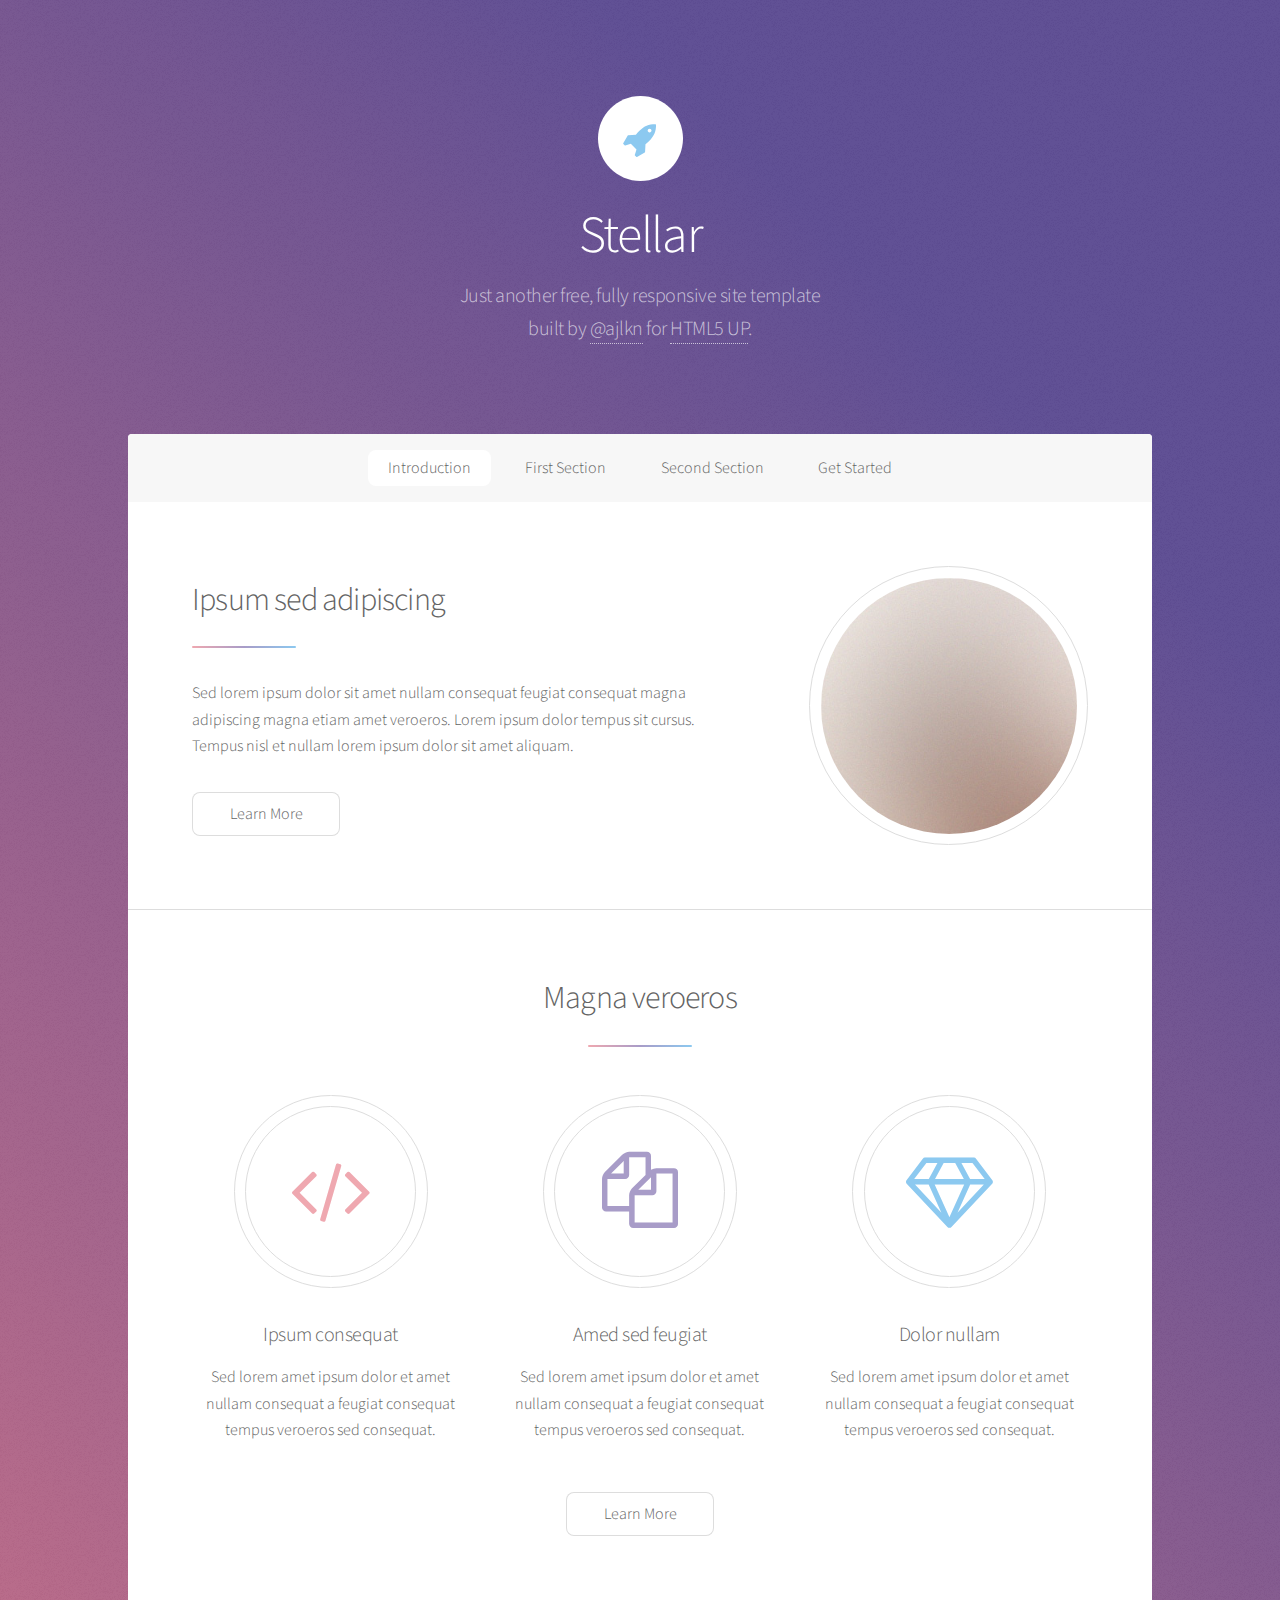
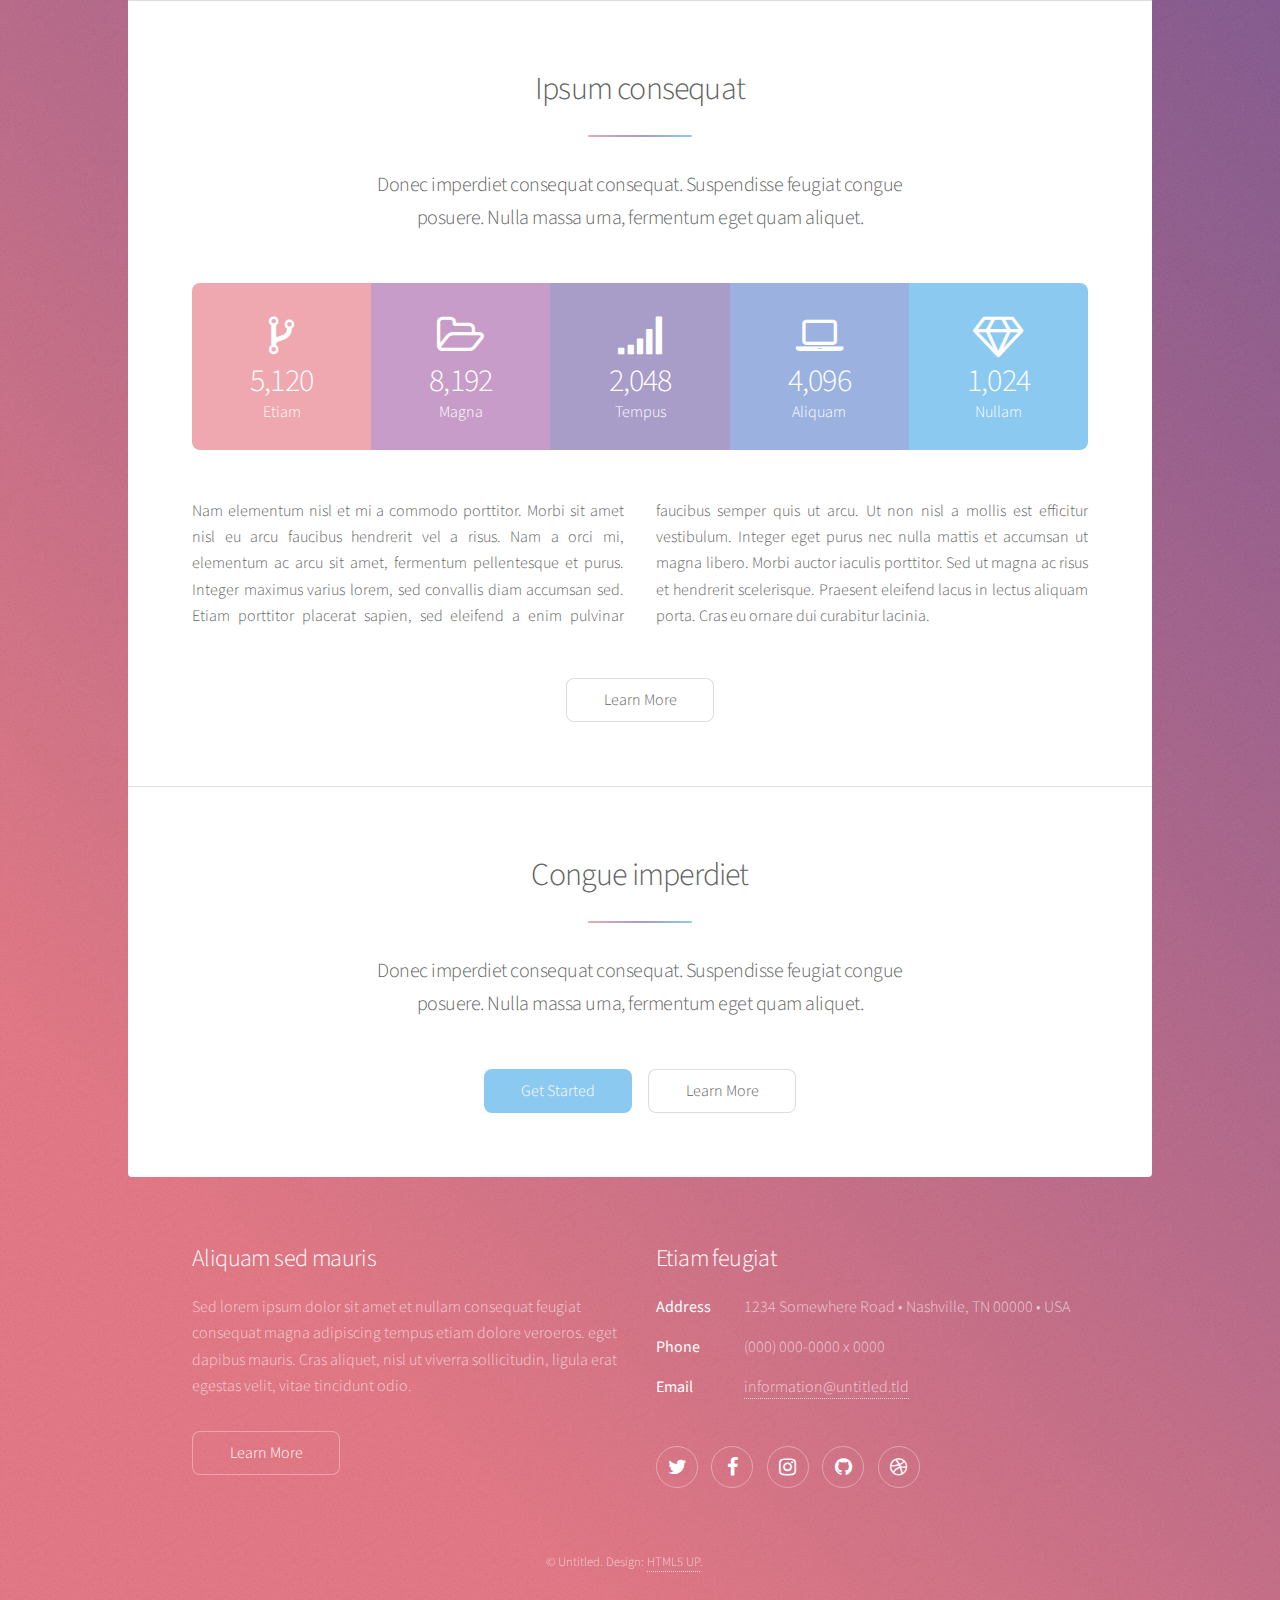
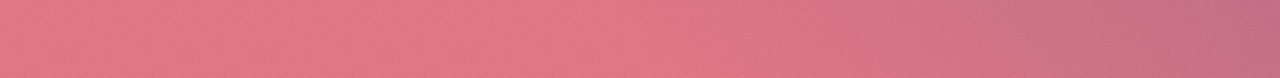
==== index.html @ e35ff5c9 "start from template" ====
<!DOCTYPE HTML>
<!--
	Stellar by HTML5 UP
	html5up.net | @ajlkn
	Free for personal and commercial use under the CCA 3.0 license (html5up.net/license)
-->
<html>
	<head>
		<title>Stellar by HTML5 UP</title>
		<meta charset="utf-8" />
		<meta name="viewport" content="width=device-width, initial-scale=1, user-scalable=no" />
		<link rel="stylesheet" href="assets/css/main.css" />
		<noscript><link rel="stylesheet" href="assets/css/noscript.css" /></noscript>
	</head>
	<body class="is-preload">

		<!-- Wrapper -->
			<div id="wrapper">

				<!-- Header -->
					<header id="header" class="alt">
						<span class="logo"><img src="images/logo.svg" alt="" /></span>
						<h1>Stellar</h1>
						<p>Just another free, fully responsive site template<br />
						built by <a href="https://twitter.com/ajlkn">@ajlkn</a> for <a href="https://html5up.net">HTML5 UP</a>.</p>
					</header>

				<!-- Nav -->
					<nav id="nav">
						<ul>
							<li><a href="#intro" class="active">Introduction</a></li>
							<li><a href="#first">First Section</a></li>
							<li><a href="#second">Second Section</a></li>
							<li><a href="#cta">Get Started</a></li>
						</ul>
					</nav>

				<!-- Main -->
					<div id="main">

						<!-- Introduction -->
							<section id="intro" class="main">
								<div class="spotlight">
									<div class="content">
										<header class="major">
											<h2>Ipsum sed adipiscing</h2>
										</header>
										<p>Sed lorem ipsum dolor sit amet nullam consequat feugiat consequat magna
										adipiscing magna etiam amet veroeros. Lorem ipsum dolor tempus sit cursus.
										Tempus nisl et nullam lorem ipsum dolor sit amet aliquam.</p>
										<ul class="actions">
											<li><a href="generic.html" class="button">Learn More</a></li>
										</ul>
									</div>
									<span class="image"><img src="images/pic01.jpg" alt="" /></span>
								</div>
							</section>

						<!-- First Section -->
							<section id="first" class="main special">
								<header class="major">
									<h2>Magna veroeros</h2>
								</header>
								<ul class="features">
									<li>
										<span class="icon major style1 fa-code"></span>
										<h3>Ipsum consequat</h3>
										<p>Sed lorem amet ipsum dolor et amet nullam consequat a feugiat consequat tempus veroeros sed consequat.</p>
									</li>
									<li>
										<span class="icon major style3 fa-copy"></span>
										<h3>Amed sed feugiat</h3>
										<p>Sed lorem amet ipsum dolor et amet nullam consequat a feugiat consequat tempus veroeros sed consequat.</p>
									</li>
									<li>
										<span class="icon major style5 fa-diamond"></span>
										<h3>Dolor nullam</h3>
										<p>Sed lorem amet ipsum dolor et amet nullam consequat a feugiat consequat tempus veroeros sed consequat.</p>
									</li>
								</ul>
								<footer class="major">
									<ul class="actions special">
										<li><a href="generic.html" class="button">Learn More</a></li>
									</ul>
								</footer>
							</section>

						<!-- Second Section -->
							<section id="second" class="main special">
								<header class="major">
									<h2>Ipsum consequat</h2>
									<p>Donec imperdiet consequat consequat. Suspendisse feugiat congue<br />
									posuere. Nulla massa urna, fermentum eget quam aliquet.</p>
								</header>
								<ul class="statistics">
									<li class="style1">
										<span class="icon fa-code-fork"></span>
										<strong>5,120</strong> Etiam
									</li>
									<li class="style2">
										<span class="icon fa-folder-open-o"></span>
										<strong>8,192</strong> Magna
									</li>
									<li class="style3">
										<span class="icon fa-signal"></span>
										<strong>2,048</strong> Tempus
									</li>
									<li class="style4">
										<span class="icon fa-laptop"></span>
										<strong>4,096</strong> Aliquam
									</li>
									<li class="style5">
										<span class="icon fa-diamond"></span>
										<strong>1,024</strong> Nullam
									</li>
								</ul>
								<p class="content">Nam elementum nisl et mi a commodo porttitor. Morbi sit amet nisl eu arcu faucibus hendrerit vel a risus. Nam a orci mi, elementum ac arcu sit amet, fermentum pellentesque et purus. Integer maximus varius lorem, sed convallis diam accumsan sed. Etiam porttitor placerat sapien, sed eleifend a enim pulvinar faucibus semper quis ut arcu. Ut non nisl a mollis est efficitur vestibulum. Integer eget purus nec nulla mattis et accumsan ut magna libero. Morbi auctor iaculis porttitor. Sed ut magna ac risus et hendrerit scelerisque. Praesent eleifend lacus in lectus aliquam porta. Cras eu ornare dui curabitur lacinia.</p>
								<footer class="major">
									<ul class="actions special">
										<li><a href="generic.html" class="button">Learn More</a></li>
									</ul>
								</footer>
							</section>

						<!-- Get Started -->
							<section id="cta" class="main special">
								<header class="major">
									<h2>Congue imperdiet</h2>
									<p>Donec imperdiet consequat consequat. Suspendisse feugiat congue<br />
									posuere. Nulla massa urna, fermentum eget quam aliquet.</p>
								</header>
								<footer class="major">
									<ul class="actions special">
										<li><a href="generic.html" class="button primary">Get Started</a></li>
										<li><a href="generic.html" class="button">Learn More</a></li>
									</ul>
								</footer>
							</section>

					</div>

				<!-- Footer -->
					<footer id="footer">
						<section>
							<h2>Aliquam sed mauris</h2>
							<p>Sed lorem ipsum dolor sit amet et nullam consequat feugiat consequat magna adipiscing tempus etiam dolore veroeros. eget dapibus mauris. Cras aliquet, nisl ut viverra sollicitudin, ligula erat egestas velit, vitae tincidunt odio.</p>
							<ul class="actions">
								<li><a href="generic.html" class="button">Learn More</a></li>
							</ul>
						</section>
						<section>
							<h2>Etiam feugiat</h2>
							<dl class="alt">
								<dt>Address</dt>
								<dd>1234 Somewhere Road &bull; Nashville, TN 00000 &bull; USA</dd>
								<dt>Phone</dt>
								<dd>(000) 000-0000 x 0000</dd>
								<dt>Email</dt>
								<dd><a href="#">information@untitled.tld</a></dd>
							</dl>
							<ul class="icons">
								<li><a href="#" class="icon fa-twitter alt"><span class="label">Twitter</span></a></li>
								<li><a href="#" class="icon fa-facebook alt"><span class="label">Facebook</span></a></li>
								<li><a href="#" class="icon fa-instagram alt"><span class="label">Instagram</span></a></li>
								<li><a href="#" class="icon fa-github alt"><span class="label">GitHub</span></a></li>
								<li><a href="#" class="icon fa-dribbble alt"><span class="label">Dribbble</span></a></li>
							</ul>
						</section>
						<p class="copyright">&copy; Untitled. Design: <a href="https://html5up.net">HTML5 UP</a>.</p>
					</footer>

			</div>

		<!-- Scripts -->
			<script src="assets/js/jquery.min.js"></script>
			<script src="assets/js/jquery.scrollex.min.js"></script>
			<script src="assets/js/jquery.scrolly.min.js"></script>
			<script src="assets/js/browser.min.js"></script>
			<script src="assets/js/breakpoints.min.js"></script>
			<script src="assets/js/util.js"></script>
			<script src="assets/js/main.js"></script>

	</body>
</html>
---- assets/css/main.css ----
@import url(font-awesome.min.css);
@import "https://fonts.googleapis.com/css?family=Source+Sans+Pro:300,400";

/*
	Stellar by HTML5 UP
	html5up.net | @ajlkn
	Free for personal and commercial use under the CCA 3.0 license (html5up.net/license)
*/

html, body, div, span, applet, object,
iframe, h1, h2, h3, h4, h5, h6, p, blockquote,
pre, a, abbr, acronym, address, big, cite,
code, del, dfn, em, img, ins, kbd, q, s, samp,
small, strike, strong, sub, sup, tt, var, b,
u, i, center, dl, dt, dd, ol, ul, li, fieldset,
form, label, legend, table, caption, tbody,
tfoot, thead, tr, th, td, article, aside,
canvas, details, embed, figure, figcaption,
footer, header, hgroup, menu, nav, output, ruby,
section, summary, time, mark, audio, video {
	margin: 0;
	padding: 0;
	border: 0;
	font-size: 100%;
	font: inherit;
	vertical-align: baseline;}

article, aside, details, figcaption, figure,
footer, header, hgroup, menu, nav, section {
	display: block;}

body {
	line-height: 1;
}

ol, ul {
	list-style: none;
}

blockquote, q {
	quotes: none;
}

	blockquote:before, blockquote:after, q:before, q:after {
		content: '';
		content: none;
	}

table {
	border-collapse: collapse;
	border-spacing: 0;
}

body {
	-webkit-text-size-adjust: none;
}

mark {
	background-color: transparent;
	color: inherit;
}

input::-moz-focus-inner {
	border: 0;
	padding: 0;
}

input, select, textarea {
	-moz-appearance: none;
	-webkit-appearance: none;
	-ms-appearance: none;
	appearance: none;
}

/* Basic */

	@-ms-viewport {
		width: device-width;
	}

	body {
		-ms-overflow-style: scrollbar;
	}

	@media screen and (max-width: 480px) {

		html, body {
			min-width: 320px;
		}

	}

	html {
		box-sizing: border-box;
	}

	*, *:before, *:after {
		box-sizing: inherit;
	}

	body {
		background-color: #935d8c;
		background-image: url("images/overlay.png"), -moz-linear-gradient(45deg, #e37682 15%, #5f4d93 85%);
		background-image: url("images/overlay.png"), -webkit-linear-gradient(45deg, #e37682 15%, #5f4d93 85%);
		background-image: url("images/overlay.png"), -ms-linear-gradient(45deg, #e37682 15%, #5f4d93 85%);
		background-image: url("images/overlay.png"), linear-gradient(45deg, #e37682 15%, #5f4d93 85%);
	}

		body.is-preload *, body.is-preload *:before, body.is-preload *:after {
			-moz-animation: none !important;
			-webkit-animation: none !important;
			-ms-animation: none !important;
			animation: none !important;
			-moz-transition: none !important;
			-webkit-transition: none !important;
			-ms-transition: none !important;
			transition: none !important;
		}

/* Type */

	body {
		background-color: #935d8c;
		color: rgba(255, 255, 255, 0.65);
	}

	body, input, select, textarea {
		font-family: "Source Sans Pro", Helvetica, sans-serif;
		font-size: 17pt;
		font-weight: 300;
		line-height: 1.65;
	}

		@media screen and (max-width: 1680px) {

			body, input, select, textarea {
				font-size: 14pt;
			}

		}

		@media screen and (max-width: 1280px) {

			body, input, select, textarea {
				font-size: 12pt;
			}

		}

		@media screen and (max-width: 360px) {

			body, input, select, textarea {
				font-size: 11pt;
			}

		}

	a {
		-moz-transition: color 0.2s ease, border-bottom 0.2s ease;
		-webkit-transition: color 0.2s ease, border-bottom 0.2s ease;
		-ms-transition: color 0.2s ease, border-bottom 0.2s ease;
		transition: color 0.2s ease, border-bottom 0.2s ease;
		text-decoration: none;
		border-bottom: dotted 1px;
		color: inherit;
	}

		a:hover {
			border-bottom-color: transparent;
		}

	strong, b {
		font-weight: 400;
	}

	em, i {
		font-style: italic;
	}

	p {
		margin: 0 0 2em 0;
	}

		p.content {
			-moz-columns: 20em 2;
			-webkit-columns: 20em 2;
			-ms-columns: 20em 2;
			columns: 20em 2;
			-moz-column-gap: 2em;
			-webkit-column-gap: 2em;
			-ms-column-gap: 2em;
			column-gap: 2em;
			text-align: justify;
		}

	h1, h2, h3, h4, h5, h6 {
		font-weight: 300;
		line-height: 1.5;
		margin: 0 0 0.7em 0;
		letter-spacing: -0.025em;
	}

		h1 a, h2 a, h3 a, h4 a, h5 a, h6 a {
			color: inherit;
			text-decoration: none;
		}

	h1 {
		font-size: 2.5em;
		line-height: 1.2;
	}

	h2 {
		font-size: 1.5em;
	}

	h3 {
		font-size: 1.25em;
	}

	h4 {
		font-size: 1.1em;
	}

	h5 {
		font-size: 0.9em;
	}

	h6 {
		font-size: 0.7em;
	}

	@media screen and (max-width: 736px) {

		h1 {
			font-size: 2em;
		}

	}

	sub {
		font-size: 0.8em;
		position: relative;
		top: 0.5em;
	}

	sup {
		font-size: 0.8em;
		position: relative;
		top: -0.5em;
	}

	blockquote {
		border-left: solid 4px;
		font-style: italic;
		margin: 0 0 2em 0;
		padding: 0.5em 0 0.5em 2em;
	}

	code {
		border-radius: 8px;
		border: solid 1px;
		font-family: "Courier New", monospace;
		font-size: 0.9em;
		margin: 0 0.25em;
		padding: 0.25em 0.65em;
	}

	pre {
		-webkit-overflow-scrolling: touch;
		font-family: "Courier New", monospace;
		font-size: 0.9em;
		margin: 0 0 2em 0;
	}

		pre code {
			display: block;
			line-height: 1.75;
			padding: 1em 1.5em;
			overflow-x: auto;
		}

	hr {
		border: 0;
		border-bottom: solid 1px;
		margin: 2em 0;
	}

		hr.major {
			margin: 3em 0;
		}

	.align-left {
		text-align: left;
	}

	.align-center {
		text-align: center;
	}

	.align-right {
		text-align: right;
	}

	input, select, textarea {
		color: #ffffff;
	}

	a:hover {
		color: #ffffff;
	}

	strong, b {
		color: #ffffff;
	}

	h1, h2, h3, h4, h5, h6 {
		color: #ffffff;
	}

	blockquote {
		border-left-color: rgba(255, 255, 255, 0.35);
	}

	code {
		background: rgba(255, 255, 255, 0.075);
		border-color: rgba(255, 255, 255, 0.35);
	}

	hr {
		border-bottom-color: rgba(255, 255, 255, 0.35);
	}

/* Row */

	.row {
		display: flex;
		flex-wrap: wrap;
		box-sizing: border-box;
		align-items: stretch;
	}

		.row > * {
			box-sizing: border-box;
		}

		.row.gtr-uniform > * > :last-child {
			margin-bottom: 0;
		}

		.row.aln-left {
			justify-content: flex-start;
		}

		.row.aln-center {
			justify-content: center;
		}

		.row.aln-right {
			justify-content: flex-end;
		}

		.row.aln-top {
			align-items: flex-start;
		}

		.row.aln-middle {
			align-items: center;
		}

		.row.aln-bottom {
			align-items: flex-end;
		}

		.row > .imp {
			order: -1;
		}

		.row > .col-1 {
			width: 8.3333333333%;
		}

		.row > .off-1 {
			margin-left: 8.3333333333%;
		}

		.row > .col-2 {
			width: 16.6666666667%;
		}

		.row > .off-2 {
			margin-left: 16.6666666667%;
		}

		.row > .col-3 {
			width: 25%;
		}

		.row > .off-3 {
			margin-left: 25%;
		}

		.row > .col-4 {
			width: 33.3333333333%;
		}

		.row > .off-4 {
			margin-left: 33.3333333333%;
		}

		.row > .col-5 {
			width: 41.6666666667%;
		}

		.row > .off-5 {
			margin-left: 41.6666666667%;
		}

		.row > .col-6 {
			width: 50%;
		}

		.row > .off-6 {
			margin-left: 50%;
		}

		.row > .col-7 {
			width: 58.3333333333%;
		}

		.row > .off-7 {
			margin-left: 58.3333333333%;
		}

		.row > .col-8 {
			width: 66.6666666667%;
		}

		.row > .off-8 {
			margin-left: 66.6666666667%;
		}

		.row > .col-9 {
			width: 75%;
		}

		.row > .off-9 {
			margin-left: 75%;
		}

		.row > .col-10 {
			width: 83.3333333333%;
		}

		.row > .off-10 {
			margin-left: 83.3333333333%;
		}

		.row > .col-11 {
			width: 91.6666666667%;
		}

		.row > .off-11 {
			margin-left: 91.6666666667%;
		}

		.row > .col-12 {
			width: 100%;
		}

		.row > .off-12 {
			margin-left: 100%;
		}

		.row.gtr-0 {
			margin-top: 0;
			margin-left: 0em;
		}

			.row.gtr-0 > * {
				padding: 0 0 0 0em;
			}

			.row.gtr-0.gtr-uniform {
				margin-top: 0em;
			}

				.row.gtr-0.gtr-uniform > * {
					padding-top: 0em;
				}

		.row.gtr-25 {
			margin-top: 0;
			margin-left: -0.375em;
		}

			.row.gtr-25 > * {
				padding: 0 0 0 0.375em;
			}

			.row.gtr-25.gtr-uniform {
				margin-top: -0.375em;
			}

				.row.gtr-25.gtr-uniform > * {
					padding-top: 0.375em;
				}

		.row.gtr-50 {
			margin-top: 0;
			margin-left: -0.75em;
		}

			.row.gtr-50 > * {
				padding: 0 0 0 0.75em;
			}

			.row.gtr-50.gtr-uniform {
				margin-top: -0.75em;
			}

				.row.gtr-50.gtr-uniform > * {
					padding-top: 0.75em;
				}

		.row {
			margin-top: 0;
			margin-left: -1.5em;
		}

			.row > * {
				padding: 0 0 0 1.5em;
			}

			.row.gtr-uniform {
				margin-top: -1.5em;
			}

				.row.gtr-uniform > * {
					padding-top: 1.5em;
				}

		.row.gtr-150 {
			margin-top: 0;
			margin-left: -2.25em;
		}

			.row.gtr-150 > * {
				padding: 0 0 0 2.25em;
			}

			.row.gtr-150.gtr-uniform {
				margin-top: -2.25em;
			}

				.row.gtr-150.gtr-uniform > * {
					padding-top: 2.25em;
				}

		.row.gtr-200 {
			margin-top: 0;
			margin-left: -3em;
		}

			.row.gtr-200 > * {
				padding: 0 0 0 3em;
			}

			.row.gtr-200.gtr-uniform {
				margin-top: -3em;
			}

				.row.gtr-200.gtr-uniform > * {
					padding-top: 3em;
				}

		@media screen and (max-width: 1680px) {

			.row {
				display: flex;
				flex-wrap: wrap;
				box-sizing: border-box;
				align-items: stretch;
			}

				.row > * {
					box-sizing: border-box;
				}

				.row.gtr-uniform > * > :last-child {
					margin-bottom: 0;
				}

				.row.aln-left {
					justify-content: flex-start;
				}

				.row.aln-center {
					justify-content: center;
				}

				.row.aln-right {
					justify-content: flex-end;
				}

				.row.aln-top {
					align-items: flex-start;
				}

				.row.aln-middle {
					align-items: center;
				}

				.row.aln-bottom {
					align-items: flex-end;
				}

				.row > .imp-xlarge {
					order: -1;
				}

				.row > .col-1-xlarge {
					width: 8.3333333333%;
				}

				.row > .off-1-xlarge {
					margin-left: 8.3333333333%;
				}

				.row > .col-2-xlarge {
					width: 16.6666666667%;
				}

				.row > .off-2-xlarge {
					margin-left: 16.6666666667%;
				}

				.row > .col-3-xlarge {
					width: 25%;
				}

				.row > .off-3-xlarge {
					margin-left: 25%;
				}

				.row > .col-4-xlarge {
					width: 33.3333333333%;
				}

				.row > .off-4-xlarge {
					margin-left: 33.3333333333%;
				}

				.row > .col-5-xlarge {
					width: 41.6666666667%;
				}

				.row > .off-5-xlarge {
					margin-left: 41.6666666667%;
				}

				.row > .col-6-xlarge {
					width: 50%;
				}

				.row > .off-6-xlarge {
					margin-left: 50%;
				}

				.row > .col-7-xlarge {
					width: 58.3333333333%;
				}

				.row > .off-7-xlarge {
					margin-left: 58.3333333333%;
				}

				.row > .col-8-xlarge {
					width: 66.6666666667%;
				}

				.row > .off-8-xlarge {
					margin-left: 66.6666666667%;
				}

				.row > .col-9-xlarge {
					width: 75%;
				}

				.row > .off-9-xlarge {
					margin-left: 75%;
				}

				.row > .col-10-xlarge {
					width: 83.3333333333%;
				}

				.row > .off-10-xlarge {
					margin-left: 83.3333333333%;
				}

				.row > .col-11-xlarge {
					width: 91.6666666667%;
				}

				.row > .off-11-xlarge {
					margin-left: 91.6666666667%;
				}

				.row > .col-12-xlarge {
					width: 100%;
				}

				.row > .off-12-xlarge {
					margin-left: 100%;
				}

				.row.gtr-0 {
					margin-top: 0;
					margin-left: 0em;
				}

					.row.gtr-0 > * {
						padding: 0 0 0 0em;
					}

					.row.gtr-0.gtr-uniform {
						margin-top: 0em;
					}

						.row.gtr-0.gtr-uniform > * {
							padding-top: 0em;
						}

				.row.gtr-25 {
					margin-top: 0;
					margin-left: -0.375em;
				}

					.row.gtr-25 > * {
						padding: 0 0 0 0.375em;
					}

					.row.gtr-25.gtr-uniform {
						margin-top: -0.375em;
					}

						.row.gtr-25.gtr-uniform > * {
							padding-top: 0.375em;
						}

				.row.gtr-50 {
					margin-top: 0;
					margin-left: -0.75em;
				}

					.row.gtr-50 > * {
						padding: 0 0 0 0.75em;
					}

					.row.gtr-50.gtr-uniform {
						margin-top: -0.75em;
					}

						.row.gtr-50.gtr-uniform > * {
							padding-top: 0.75em;
						}

				.row {
					margin-top: 0;
					margin-left: -1.5em;
				}

					.row > * {
						padding: 0 0 0 1.5em;
					}

					.row.gtr-uniform {
						margin-top: -1.5em;
					}

						.row.gtr-uniform > * {
							padding-top: 1.5em;
						}

				.row.gtr-150 {
					margin-top: 0;
					margin-left: -2.25em;
				}

					.row.gtr-150 > * {
						padding: 0 0 0 2.25em;
					}

					.row.gtr-150.gtr-uniform {
						margin-top: -2.25em;
					}

						.row.gtr-150.gtr-uniform > * {
							padding-top: 2.25em;
						}

				.row.gtr-200 {
					margin-top: 0;
					margin-left: -3em;
				}

					.row.gtr-200 > * {
						padding: 0 0 0 3em;
					}

					.row.gtr-200.gtr-uniform {
						margin-top: -3em;
					}

						.row.gtr-200.gtr-uniform > * {
							padding-top: 3em;
						}

		}

		@media screen and (max-width: 1280px) {

			.row {
				display: flex;
				flex-wrap: wrap;
				box-sizing: border-box;
				align-items: stretch;
			}

				.row > * {
					box-sizing: border-box;
				}

				.row.gtr-uniform > * > :last-child {
					margin-bottom: 0;
				}

				.row.aln-left {
					justify-content: flex-start;
				}

				.row.aln-center {
					justify-content: center;
				}

				.row.aln-right {
					justify-content: flex-end;
				}

				.row.aln-top {
					align-items: flex-start;
				}

				.row.aln-middle {
					align-items: center;
				}

				.row.aln-bottom {
					align-items: flex-end;
				}

				.row > .imp-large {
					order: -1;
				}

				.row > .col-1-large {
					width: 8.3333333333%;
				}

				.row > .off-1-large {
					margin-left: 8.3333333333%;
				}

				.row > .col-2-large {
					width: 16.6666666667%;
				}

				.row > .off-2-large {
					margin-left: 16.6666666667%;
				}

				.row > .col-3-large {
					width: 25%;
				}

				.row > .off-3-large {
					margin-left: 25%;
				}

				.row > .col-4-large {
					width: 33.3333333333%;
				}

				.row > .off-4-large {
					margin-left: 33.3333333333%;
				}

				.row > .col-5-large {
					width: 41.6666666667%;
				}

				.row > .off-5-large {
					margin-left: 41.6666666667%;
				}

				.row > .col-6-large {
					width: 50%;
				}

				.row > .off-6-large {
					margin-left: 50%;
				}

				.row > .col-7-large {
					width: 58.3333333333%;
				}

				.row > .off-7-large {
					margin-left: 58.3333333333%;
				}

				.row > .col-8-large {
					width: 66.6666666667%;
				}

				.row > .off-8-large {
					margin-left: 66.6666666667%;
				}

				.row > .col-9-large {
					width: 75%;
				}

				.row > .off-9-large {
					margin-left: 75%;
				}

				.row > .col-10-large {
					width: 83.3333333333%;
				}

				.row > .off-10-large {
					margin-left: 83.3333333333%;
				}

				.row > .col-11-large {
					width: 91.6666666667%;
				}

				.row > .off-11-large {
					margin-left: 91.6666666667%;
				}

				.row > .col-12-large {
					width: 100%;
				}

				.row > .off-12-large {
					margin-left: 100%;
				}

				.row.gtr-0 {
					margin-top: 0;
					margin-left: 0em;
				}

					.row.gtr-0 > * {
						padding: 0 0 0 0em;
					}

					.row.gtr-0.gtr-uniform {
						margin-top: 0em;
					}

						.row.gtr-0.gtr-uniform > * {
							padding-top: 0em;
						}

				.row.gtr-25 {
					margin-top: 0;
					margin-left: -0.375em;
				}

					.row.gtr-25 > * {
						padding: 0 0 0 0.375em;
					}

					.row.gtr-25.gtr-uniform {
						margin-top: -0.375em;
					}

						.row.gtr-25.gtr-uniform > * {
							padding-top: 0.375em;
						}

				.row.gtr-50 {
					margin-top: 0;
					margin-left: -0.75em;
				}

					.row.gtr-50 > * {
						padding: 0 0 0 0.75em;
					}

					.row.gtr-50.gtr-uniform {
						margin-top: -0.75em;
					}

						.row.gtr-50.gtr-uniform > * {
							padding-top: 0.75em;
						}

				.row {
					margin-top: 0;
					margin-left: -1.5em;
				}

					.row > * {
						padding: 0 0 0 1.5em;
					}

					.row.gtr-uniform {
						margin-top: -1.5em;
					}

						.row.gtr-uniform > * {
							padding-top: 1.5em;
						}

				.row.gtr-150 {
					margin-top: 0;
					margin-left: -2.25em;
				}

					.row.gtr-150 > * {
						padding: 0 0 0 2.25em;
					}

					.row.gtr-150.gtr-uniform {
						margin-top: -2.25em;
					}

						.row.gtr-150.gtr-uniform > * {
							padding-top: 2.25em;
						}

				.row.gtr-200 {
					margin-top: 0;
					margin-left: -3em;
				}

					.row.gtr-200 > * {
						padding: 0 0 0 3em;
					}

					.row.gtr-200.gtr-uniform {
						margin-top: -3em;
					}

						.row.gtr-200.gtr-uniform > * {
							padding-top: 3em;
						}

		}

		@media screen and (max-width: 980px) {

			.row {
				display: flex;
				flex-wrap: wrap;
				box-sizing: border-box;
				align-items: stretch;
			}

				.row > * {
					box-sizing: border-box;
				}

				.row.gtr-uniform > * > :last-child {
					margin-bottom: 0;
				}

				.row.aln-left {
					justify-content: flex-start;
				}

				.row.aln-center {
					justify-content: center;
				}

				.row.aln-right {
					justify-content: flex-end;
				}

				.row.aln-top {
					align-items: flex-start;
				}

				.row.aln-middle {
					align-items: center;
				}

				.row.aln-bottom {
					align-items: flex-end;
				}

				.row > .imp-medium {
					order: -1;
				}

				.row > .col-1-medium {
					width: 8.3333333333%;
				}

				.row > .off-1-medium {
					margin-left: 8.3333333333%;
				}

				.row > .col-2-medium {
					width: 16.6666666667%;
				}

				.row > .off-2-medium {
					margin-left: 16.6666666667%;
				}

				.row > .col-3-medium {
					width: 25%;
				}

				.row > .off-3-medium {
					margin-left: 25%;
				}

				.row > .col-4-medium {
					width: 33.3333333333%;
				}

				.row > .off-4-medium {
					margin-left: 33.3333333333%;
				}

				.row > .col-5-medium {
					width: 41.6666666667%;
				}

				.row > .off-5-medium {
					margin-left: 41.6666666667%;
				}

				.row > .col-6-medium {
					width: 50%;
				}

				.row > .off-6-medium {
					margin-left: 50%;
				}

				.row > .col-7-medium {
					width: 58.3333333333%;
				}

				.row > .off-7-medium {
					margin-left: 58.3333333333%;
				}

				.row > .col-8-medium {
					width: 66.6666666667%;
				}

				.row > .off-8-medium {
					margin-left: 66.6666666667%;
				}

				.row > .col-9-medium {
					width: 75%;
				}

				.row > .off-9-medium {
					margin-left: 75%;
				}

				.row > .col-10-medium {
					width: 83.3333333333%;
				}

				.row > .off-10-medium {
					margin-left: 83.3333333333%;
				}

				.row > .col-11-medium {
					width: 91.6666666667%;
				}

				.row > .off-11-medium {
					margin-left: 91.6666666667%;
				}

				.row > .col-12-medium {
					width: 100%;
				}

				.row > .off-12-medium {
					margin-left: 100%;
				}

				.row.gtr-0 {
					margin-top: 0;
					margin-left: 0em;
				}

					.row.gtr-0 > * {
						padding: 0 0 0 0em;
					}

					.row.gtr-0.gtr-uniform {
						margin-top: 0em;
					}

						.row.gtr-0.gtr-uniform > * {
							padding-top: 0em;
						}

				.row.gtr-25 {
					margin-top: 0;
					margin-left: -0.375em;
				}

					.row.gtr-25 > * {
						padding: 0 0 0 0.375em;
					}

					.row.gtr-25.gtr-uniform {
						margin-top: -0.375em;
					}

						.row.gtr-25.gtr-uniform > * {
							padding-top: 0.375em;
						}

				.row.gtr-50 {
					margin-top: 0;
					margin-left: -0.75em;
				}

					.row.gtr-50 > * {
						padding: 0 0 0 0.75em;
					}

					.row.gtr-50.gtr-uniform {
						margin-top: -0.75em;
					}

						.row.gtr-50.gtr-uniform > * {
							padding-top: 0.75em;
						}

				.row {
					margin-top: 0;
					margin-left: -1.5em;
				}

					.row > * {
						padding: 0 0 0 1.5em;
					}

					.row.gtr-uniform {
						margin-top: -1.5em;
					}

						.row.gtr-uniform > * {
							padding-top: 1.5em;
						}

				.row.gtr-150 {
					margin-top: 0;
					margin-left: -2.25em;
				}

					.row.gtr-150 > * {
						padding: 0 0 0 2.25em;
					}

					.row.gtr-150.gtr-uniform {
						margin-top: -2.25em;
					}

						.row.gtr-150.gtr-uniform > * {
							padding-top: 2.25em;
						}

				.row.gtr-200 {
					margin-top: 0;
					margin-left: -3em;
				}

					.row.gtr-200 > * {
						padding: 0 0 0 3em;
					}

					.row.gtr-200.gtr-uniform {
						margin-top: -3em;
					}

						.row.gtr-200.gtr-uniform > * {
							padding-top: 3em;
						}

		}

		@media screen and (max-width: 736px) {

			.row {
				display: flex;
				flex-wrap: wrap;
				box-sizing: border-box;
				align-items: stretch;
			}

				.row > * {
					box-sizing: border-box;
				}

				.row.gtr-uniform > * > :last-child {
					margin-bottom: 0;
				}

				.row.aln-left {
					justify-content: flex-start;
				}

				.row.aln-center {
					justify-content: center;
				}

				.row.aln-right {
					justify-content: flex-end;
				}

				.row.aln-top {
					align-items: flex-start;
				}

				.row.aln-middle {
					align-items: center;
				}

				.row.aln-bottom {
					align-items: flex-end;
				}

				.row > .imp-small {
					order: -1;
				}

				.row > .col-1-small {
					width: 8.3333333333%;
				}

				.row > .off-1-small {
					margin-left: 8.3333333333%;
				}

				.row > .col-2-small {
					width: 16.6666666667%;
				}

				.row > .off-2-small {
					margin-left: 16.6666666667%;
				}

				.row > .col-3-small {
					width: 25%;
				}

				.row > .off-3-small {
					margin-left: 25%;
				}

				.row > .col-4-small {
					width: 33.3333333333%;
				}

				.row > .off-4-small {
					margin-left: 33.3333333333%;
				}

				.row > .col-5-small {
					width: 41.6666666667%;
				}

				.row > .off-5-small {
					margin-left: 41.6666666667%;
				}

				.row > .col-6-small {
					width: 50%;
				}

				.row > .off-6-small {
					margin-left: 50%;
				}

				.row > .col-7-small {
					width: 58.3333333333%;
				}

				.row > .off-7-small {
					margin-left: 58.3333333333%;
				}

				.row > .col-8-small {
					width: 66.6666666667%;
				}

				.row > .off-8-small {
					margin-left: 66.6666666667%;
				}

				.row > .col-9-small {
					width: 75%;
				}

				.row > .off-9-small {
					margin-left: 75%;
				}

				.row > .col-10-small {
					width: 83.3333333333%;
				}

				.row > .off-10-small {
					margin-left: 83.3333333333%;
				}

				.row > .col-11-small {
					width: 91.6666666667%;
				}

				.row > .off-11-small {
					margin-left: 91.6666666667%;
				}

				.row > .col-12-small {
					width: 100%;
				}

				.row > .off-12-small {
					margin-left: 100%;
				}

				.row.gtr-0 {
					margin-top: 0;
					margin-left: 0em;
				}

					.row.gtr-0 > * {
						padding: 0 0 0 0em;
					}

					.row.gtr-0.gtr-uniform {
						margin-top: 0em;
					}

						.row.gtr-0.gtr-uniform > * {
							padding-top: 0em;
						}

				.row.gtr-25 {
					margin-top: 0;
					margin-left: -0.25em;
				}

					.row.gtr-25 > * {
						padding: 0 0 0 0.25em;
					}

					.row.gtr-25.gtr-uniform {
						margin-top: -0.25em;
					}

						.row.gtr-25.gtr-uniform > * {
							padding-top: 0.25em;
						}

				.row.gtr-50 {
					margin-top: 0;
					margin-left: -0.5em;
				}

					.row.gtr-50 > * {
						padding: 0 0 0 0.5em;
					}

					.row.gtr-50.gtr-uniform {
						margin-top: -0.5em;
					}

						.row.gtr-50.gtr-uniform > * {
							padding-top: 0.5em;
						}

				.row {
					margin-top: 0;
					margin-left: -1em;
				}

					.row > * {
						padding: 0 0 0 1em;
					}

					.row.gtr-uniform {
						margin-top: -1em;
					}

						.row.gtr-uniform > * {
							padding-top: 1em;
						}

				.row.gtr-150 {
					margin-top: 0;
					margin-left: -1.5em;
				}

					.row.gtr-150 > * {
						padding: 0 0 0 1.5em;
					}

					.row.gtr-150.gtr-uniform {
						margin-top: -1.5em;
					}

						.row.gtr-150.gtr-uniform > * {
							padding-top: 1.5em;
						}

				.row.gtr-200 {
					margin-top: 0;
					margin-left: -2em;
				}

					.row.gtr-200 > * {
						padding: 0 0 0 2em;
					}

					.row.gtr-200.gtr-uniform {
						margin-top: -2em;
					}

						.row.gtr-200.gtr-uniform > * {
							padding-top: 2em;
						}

		}

		@media screen and (max-width: 480px) {

			.row {
				display: flex;
				flex-wrap: wrap;
				box-sizing: border-box;
				align-items: stretch;
			}

				.row > * {
					box-sizing: border-box;
				}

				.row.gtr-uniform > * > :last-child {
					margin-bottom: 0;
				}

				.row.aln-left {
					justify-content: flex-start;
				}

				.row.aln-center {
					justify-content: center;
				}

				.row.aln-right {
					justify-content: flex-end;
				}

				.row.aln-top {
					align-items: flex-start;
				}

				.row.aln-middle {
					align-items: center;
				}

				.row.aln-bottom {
					align-items: flex-end;
				}

				.row > .imp-xsmall {
					order: -1;
				}

				.row > .col-1-xsmall {
					width: 8.3333333333%;
				}

				.row > .off-1-xsmall {
					margin-left: 8.3333333333%;
				}

				.row > .col-2-xsmall {
					width: 16.6666666667%;
				}

				.row > .off-2-xsmall {
					margin-left: 16.6666666667%;
				}

				.row > .col-3-xsmall {
					width: 25%;
				}

				.row > .off-3-xsmall {
					margin-left: 25%;
				}

				.row > .col-4-xsmall {
					width: 33.3333333333%;
				}

				.row > .off-4-xsmall {
					margin-left: 33.3333333333%;
				}

				.row > .col-5-xsmall {
					width: 41.6666666667%;
				}

				.row > .off-5-xsmall {
					margin-left: 41.6666666667%;
				}

				.row > .col-6-xsmall {
					width: 50%;
				}

				.row > .off-6-xsmall {
					margin-left: 50%;
				}

				.row > .col-7-xsmall {
					width: 58.3333333333%;
				}

				.row > .off-7-xsmall {
					margin-left: 58.3333333333%;
				}

				.row > .col-8-xsmall {
					width: 66.6666666667%;
				}

				.row > .off-8-xsmall {
					margin-left: 66.6666666667%;
				}

				.row > .col-9-xsmall {
					width: 75%;
				}

				.row > .off-9-xsmall {
					margin-left: 75%;
				}

				.row > .col-10-xsmall {
					width: 83.3333333333%;
				}

				.row > .off-10-xsmall {
					margin-left: 83.3333333333%;
				}

				.row > .col-11-xsmall {
					width: 91.6666666667%;
				}

				.row > .off-11-xsmall {
					margin-left: 91.6666666667%;
				}

				.row > .col-12-xsmall {
					width: 100%;
				}

				.row > .off-12-xsmall {
					margin-left: 100%;
				}

				.row.gtr-0 {
					margin-top: 0;
					margin-left: 0em;
				}

					.row.gtr-0 > * {
						padding: 0 0 0 0em;
					}

					.row.gtr-0.gtr-uniform {
						margin-top: 0em;
					}

						.row.gtr-0.gtr-uniform > * {
							padding-top: 0em;
						}

				.row.gtr-25 {
					margin-top: 0;
					margin-left: -0.3125em;
				}

					.row.gtr-25 > * {
						padding: 0 0 0 0.3125em;
					}

					.row.gtr-25.gtr-uniform {
						margin-top: -0.3125em;
					}

						.row.gtr-25.gtr-uniform > * {
							padding-top: 0.3125em;
						}

				.row.gtr-50 {
					margin-top: 0;
					margin-left: -0.625em;
				}

					.row.gtr-50 > * {
						padding: 0 0 0 0.625em;
					}

					.row.gtr-50.gtr-uniform {
						margin-top: -0.625em;
					}

						.row.gtr-50.gtr-uniform > * {
							padding-top: 0.625em;
						}

				.row {
					margin-top: 0;
					margin-left: -1.25em;
				}

					.row > * {
						padding: 0 0 0 1.25em;
					}

					.row.gtr-uniform {
						margin-top: -1.25em;
					}

						.row.gtr-uniform > * {
							padding-top: 1.25em;
						}

				.row.gtr-150 {
					margin-top: 0;
					margin-left: -1.875em;
				}

					.row.gtr-150 > * {
						padding: 0 0 0 1.875em;
					}

					.row.gtr-150.gtr-uniform {
						margin-top: -1.875em;
					}

						.row.gtr-150.gtr-uniform > * {
							padding-top: 1.875em;
						}

				.row.gtr-200 {
					margin-top: 0;
					margin-left: -2.5em;
				}

					.row.gtr-200 > * {
						padding: 0 0 0 2.5em;
					}

					.row.gtr-200.gtr-uniform {
						margin-top: -2.5em;
					}

						.row.gtr-200.gtr-uniform > * {
							padding-top: 2.5em;
						}

		}

/* Box */

	.box {
		border-radius: 8px;
		border: solid;
		margin-bottom: 2em;
		padding: 1.5em;
	}

		.box > :last-child,
		.box > :last-child > :last-child,
		.box > :last-child > :last-child > :last-child {
			margin-bottom: 0;
		}

		.box.alt {
			border: 0;
			border-radius: 0;
			padding: 0;
		}

	.box {
		border-color: rgba(255, 255, 255, 0.35);
	}

/* Button */

	input[type="submit"],
	input[type="reset"],
	input[type="button"],
	button,
	.button {
		-moz-appearance: none;
		-webkit-appearance: none;
		-ms-appearance: none;
		appearance: none;
		-moz-transition: background-color 0.2s ease-in-out, color 0.2s ease-in-out;
		-webkit-transition: background-color 0.2s ease-in-out, color 0.2s ease-in-out;
		-ms-transition: background-color 0.2s ease-in-out, color 0.2s ease-in-out;
		transition: background-color 0.2s ease-in-out, color 0.2s ease-in-out;
		border-radius: 8px;
		border: 0;
		cursor: pointer;
		display: inline-block;
		font-weight: 300;
		height: 2.75em;
		line-height: 2.75em;
		min-width: 9.25em;
		padding: 0 1.5em;
		text-align: center;
		text-decoration: none;
		white-space: nowrap;
	}

		input[type="submit"].icon,
		input[type="reset"].icon,
		input[type="button"].icon,
		button.icon,
		.button.icon {
			padding-left: 1.35em;
		}

			input[type="submit"].icon:before,
			input[type="reset"].icon:before,
			input[type="button"].icon:before,
			button.icon:before,
			.button.icon:before {
				margin-right: 0.5em;
			}

		input[type="submit"].fit,
		input[type="reset"].fit,
		input[type="button"].fit,
		button.fit,
		.button.fit {
			width: 100%;
		}

		input[type="submit"].small,
		input[type="reset"].small,
		input[type="button"].small,
		button.small,
		.button.small {
			font-size: 0.8em;
		}

		input[type="submit"].large,
		input[type="reset"].large,
		input[type="button"].large,
		button.large,
		.button.large {
			font-size: 1.35em;
		}

		input[type="submit"].disabled, input[type="submit"]:disabled,
		input[type="reset"].disabled,
		input[type="reset"]:disabled,
		input[type="button"].disabled,
		input[type="button"]:disabled,
		button.disabled,
		button:disabled,
		.button.disabled,
		.button:disabled {
			pointer-events: none;
			opacity: 0.25;
		}

		@media screen and (max-width: 736px) {

			input[type="submit"],
			input[type="reset"],
			input[type="button"],
			button,
			.button {
				min-width: 0;
			}

		}

	input[type="submit"],
	input[type="reset"],
	input[type="button"],
	button,
	.button {
		background-color: transparent;
		box-shadow: inset 0 0 0 1px rgba(255, 255, 255, 0.35);
		color: #ffffff !important;
	}

		input[type="submit"]:hover,
		input[type="reset"]:hover,
		input[type="button"]:hover,
		button:hover,
		.button:hover {
			background-color: rgba(255, 255, 255, 0.075);
		}

		input[type="submit"]:active,
		input[type="reset"]:active,
		input[type="button"]:active,
		button:active,
		.button:active {
			background-color: rgba(255, 255, 255, 0.2);
		}

		input[type="submit"].icon:before,
		input[type="reset"].icon:before,
		input[type="button"].icon:before,
		button.icon:before,
		.button.icon:before {
			color: rgba(255, 255, 255, 0.5);
		}

		input[type="submit"].primary,
		input[type="reset"].primary,
		input[type="button"].primary,
		button.primary,
		.button.primary {
			background-color: #8cc9f0;
			color: #ffffff !important;
			box-shadow: none;
		}

			input[type="submit"].primary:hover,
			input[type="reset"].primary:hover,
			input[type="button"].primary:hover,
			button.primary:hover,
			.button.primary:hover {
				background-color: #9acff2;
			}

			input[type="submit"].primary:active,
			input[type="reset"].primary:active,
			input[type="button"].primary:active,
			button.primary:active,
			.button.primary:active {
				background-color: #7ec3ee;
			}

			input[type="submit"].primary.icon:before,
			input[type="reset"].primary.icon:before,
			input[type="button"].primary.icon:before,
			button.primary.icon:before,
			.button.primary.icon:before {
				color: #ffffff !important;
			}

/* Form */

	form {
		margin: 0 0 2em 0;
	}

	label {
		display: block;
		font-size: 0.9em;
		font-weight: 400;
		margin: 0 0 1em 0;
	}

	input[type="text"],
	input[type="password"],
	input[type="email"],
	select,
	textarea {
		-moz-appearance: none;
		-webkit-appearance: none;
		-ms-appearance: none;
		appearance: none;
		border-radius: 8px;
		border: solid 1px;
		color: inherit;
		display: block;
		outline: 0;
		padding: 0 1em;
		text-decoration: none;
		width: 100%;
	}

		input[type="text"]:invalid,
		input[type="password"]:invalid,
		input[type="email"]:invalid,
		select:invalid,
		textarea:invalid {
			box-shadow: none;
		}

	select {
		background-size: 1.25rem;
		background-repeat: no-repeat;
		background-position: calc(100% - 1rem) center;
		height: 2.75em;
		padding-right: 2.75em;
		text-overflow: ellipsis;
	}

		select:focus::-ms-value {
			background-color: transparent;
		}

		select::-ms-expand {
			display: none;
		}

	input[type="text"],
	input[type="password"],
	input[type="email"],
	select {
		height: 2.75em;
	}

	textarea {
		padding: 0.75em 1em;
	}

	input[type="checkbox"],
	input[type="radio"] {
		-moz-appearance: none;
		-webkit-appearance: none;
		-ms-appearance: none;
		appearance: none;
		display: block;
		float: left;
		margin-right: -2em;
		opacity: 0;
		width: 1em;
		z-index: -1;
	}

		input[type="checkbox"] + label,
		input[type="radio"] + label {
			text-decoration: none;
			cursor: pointer;
			display: inline-block;
			font-size: 1em;
			font-weight: 300;
			padding-left: 2.4em;
			padding-right: 0.75em;
			position: relative;
		}

			input[type="checkbox"] + label:before,
			input[type="radio"] + label:before {
				-moz-osx-font-smoothing: grayscale;
				-webkit-font-smoothing: antialiased;
				font-family: FontAwesome;
				font-style: normal;
				font-weight: normal;
				text-transform: none !important;
			}

			input[type="checkbox"] + label:before,
			input[type="radio"] + label:before {
				border-radius: 8px;
				border: solid 1px;
				content: '';
				display: inline-block;
				height: 1.65em;
				left: 0;
				line-height: 1.58125em;
				position: absolute;
				text-align: center;
				top: 0;
				width: 1.65em;
			}

		input[type="checkbox"]:checked + label:before,
		input[type="radio"]:checked + label:before {
			content: '\f00c';
		}

	input[type="checkbox"] + label:before {
		border-radius: 8px;
	}

	input[type="radio"] + label:before {
		border-radius: 100%;
	}

	::-webkit-input-placeholder {
		opacity: 1.0;
	}

	:-moz-placeholder {
		opacity: 1.0;
	}

	::-moz-placeholder {
		opacity: 1.0;
	}

	:-ms-input-placeholder {
		opacity: 1.0;
	}

	label {
		color: #ffffff;
	}

	input[type="text"],
	input[type="password"],
	input[type="email"],
	select,
	textarea {
		background-color: rgba(255, 255, 255, 0.075);
		border-color: rgba(255, 255, 255, 0.35);
	}

		input[type="text"]:focus,
		input[type="password"]:focus,
		input[type="email"]:focus,
		select:focus,
		textarea:focus {
			border-color: #8cc9f0;
			box-shadow: 0 0 0 1px #8cc9f0;
		}

	select {
		background-image: url("data:image/svg+xml;charset=utf8,%3Csvg xmlns='http://www.w3.org/2000/svg' width='40' height='40' preserveAspectRatio='none' viewBox='0 0 40 40'%3E%3Cpath d='M9.4,12.3l10.4,10.4l10.4-10.4c0.2-0.2,0.5-0.4,0.9-0.4c0.3,0,0.6,0.1,0.9,0.4l3.3,3.3c0.2,0.2,0.4,0.5,0.4,0.9 c0,0.4-0.1,0.6-0.4,0.9L20.7,31.9c-0.2,0.2-0.5,0.4-0.9,0.4c-0.3,0-0.6-0.1-0.9-0.4L4.3,17.3c-0.2-0.2-0.4-0.5-0.4-0.9 c0-0.4,0.1-0.6,0.4-0.9l3.3-3.3c0.2-0.2,0.5-0.4,0.9-0.4S9.1,12.1,9.4,12.3z' fill='rgba(255, 255, 255, 0.35)' /%3E%3C/svg%3E");
	}

		select option {
			color: #ffffff;
			background: #935d8c;
		}

	input[type="checkbox"] + label,
	input[type="radio"] + label {
		color: rgba(255, 255, 255, 0.65);
	}

		input[type="checkbox"] + label:before,
		input[type="radio"] + label:before {
			background: rgba(255, 255, 255, 0.075);
			border-color: rgba(255, 255, 255, 0.35);
		}

	input[type="checkbox"]:checked + label:before,
	input[type="radio"]:checked + label:before {
		background-color: #ffffff;
		border-color: #ffffff;
		color: #935d8c;
	}

	input[type="checkbox"]:focus + label:before,
	input[type="radio"]:focus + label:before {
		border-color: #8cc9f0;
		box-shadow: 0 0 0 1px #8cc9f0;
	}

	::-webkit-input-placeholder {
		color: rgba(255, 255, 255, 0.5) !important;
	}

	:-moz-placeholder {
		color: rgba(255, 255, 255, 0.5) !important;
	}

	::-moz-placeholder {
		color: rgba(255, 255, 255, 0.5) !important;
	}

	:-ms-input-placeholder {
		color: rgba(255, 255, 255, 0.5) !important;
	}

	.formerize-placeholder {
		color: rgba(255, 255, 255, 0.5) !important;
	}

/* Icon */

	.icon {
		text-decoration: none;
		-moz-transition: background-color 0.2s ease-in-out, color 0.2s ease-in-out;
		-webkit-transition: background-color 0.2s ease-in-out, color 0.2s ease-in-out;
		-ms-transition: background-color 0.2s ease-in-out, color 0.2s ease-in-out;
		transition: background-color 0.2s ease-in-out, color 0.2s ease-in-out;
		border-bottom: none;
		position: relative;
	}

		.icon:before {
			-moz-osx-font-smoothing: grayscale;
			-webkit-font-smoothing: antialiased;
			font-family: FontAwesome;
			font-style: normal;
			font-weight: normal;
			text-transform: none !important;
		}

		.icon > .label {
			display: none;
		}

		.icon.major {
			border: solid 1px;
			display: inline-block;
			border-radius: 100%;
			padding: 0.65em;
			margin: 0 0 2em 0;
			cursor: default;
		}

			.icon.major:before {
				display: inline-block;
				font-size: 6.25rem;
				width: 2.25em;
				height: 2.25em;
				line-height: 2.2em;
				border-radius: 100%;
				border: solid 1px;
				text-align: center;
			}

		.icon.alt {
			display: inline-block;
			border: solid 1px;
			border-radius: 100%;
		}

			.icon.alt:before {
				display: block;
				font-size: 1.25em;
				width: 2em;
				height: 2em;
				text-align: center;
				line-height: 2em;
			}

		.icon.style1 {
			color: #efa8b0;
		}

		.icon.style2 {
			color: #c79cc8;
		}

		.icon.style3 {
			color: #a89cc8;
		}

		.icon.style4 {
			color: #9bb2e1;
		}

		.icon.style5 {
			color: #8cc9f0;
		}

		@media screen and (max-width: 1680px) {

			.icon.major:before {
				font-size: 5.5rem;
			}

		}

		@media screen and (max-width: 1280px) {

			.icon.major:before {
				font-size: 4.75rem;
			}

		}

		@media screen and (max-width: 736px) {

			.icon.major {
				margin: 0 0 1.5em 0;
				padding: 0.35em;
			}

				.icon.major:before {
					font-size: 3.5rem;
				}

		}

	.icon.major {
		border-color: rgba(255, 255, 255, 0.35);
	}

		.icon.major:before {
			border-color: rgba(255, 255, 255, 0.35);
		}

	.icon.alt {
		border-color: rgba(255, 255, 255, 0.35);
		color: #ffffff;
	}

		.icon.alt:hover {
			background-color: rgba(255, 255, 255, 0.075);
		}

		.icon.alt:active {
			background-color: rgba(255, 255, 255, 0.2);
		}

/* Image */

	.image {
		border-radius: 8px;
		border: 0;
		display: inline-block;
		position: relative;
	}

		.image img {
			border-radius: 8px;
			display: block;
		}

		.image.left, .image.right {
			max-width: 40%;
		}

			.image.left img, .image.right img {
				width: 100%;
			}

		.image.left {
			float: left;
			margin: 0 1.5em 1em 0;
			top: 0.25em;
		}

		.image.right {
			float: right;
			margin: 0 0 1em 1.5em;
			top: 0.25em;
		}

		.image.fit {
			display: block;
			margin: 0 0 2em 0;
			width: 100%;
		}

			.image.fit img {
				width: 100%;
			}

		.image.main {
			display: block;
			margin: 0 0 3em 0;
			width: 100%;
		}

			.image.main img {
				width: 100%;
			}

/* List */

	ol {
		list-style: decimal;
		margin: 0 0 2em 0;
		padding-left: 1.25em;
	}

		ol li {
			padding-left: 0.25em;
		}

	ul {
		list-style: disc;
		margin: 0 0 2em 0;
		padding-left: 1em;
	}

		ul li {
			padding-left: 0.5em;
		}

		ul.alt {
			list-style: none;
			padding-left: 0;
		}

			ul.alt li {
				border-top: solid 1px;
				padding: 0.5em 0;
			}

				ul.alt li:first-child {
					border-top: 0;
					padding-top: 0;
				}

	dl {
		margin: 0 0 2em 0;
	}

		dl dt {
			display: block;
			font-weight: 400;
			margin: 0 0 1em 0;
		}

		dl dd {
			margin-left: 2em;
		}

		dl.alt dt {
			display: block;
			width: 3em;
			margin: 0;
			clear: left;
			float: left;
		}

		dl.alt dd {
			margin: 0 0 0.85em 5.5em;
		}

		dl.alt:after {
			content: '';
			display: block;
			clear: both;
		}

	ul.alt li {
		border-top-color: rgba(255, 255, 255, 0.35);
	}

	dl dt {
		color: #ffffff;
	}

/* Actions */

	ul.actions {
		display: -moz-flex;
		display: -webkit-flex;
		display: -ms-flex;
		display: flex;
		cursor: default;
		list-style: none;
		margin-left: -1em;
		padding-left: 0;
	}

		ul.actions li {
			padding: 0 0 0 1em;
			vertical-align: middle;
		}

		ul.actions.special {
			-moz-justify-content: center;
			-webkit-justify-content: center;
			-ms-justify-content: center;
			justify-content: center;
			width: 100%;
			margin-left: 0;
		}

			ul.actions.special li:first-child {
				padding-left: 0;
			}

		ul.actions.stacked {
			-moz-flex-direction: column;
			-webkit-flex-direction: column;
			-ms-flex-direction: column;
			flex-direction: column;
			margin-left: 0;
		}

			ul.actions.stacked li {
				padding: 1.3em 0 0 0;
			}

				ul.actions.stacked li:first-child {
					padding-top: 0;
				}

		ul.actions.fit {
			width: calc(100% + 1em);
		}

			ul.actions.fit li {
				-moz-flex-grow: 1;
				-webkit-flex-grow: 1;
				-ms-flex-grow: 1;
				flex-grow: 1;
				-moz-flex-shrink: 1;
				-webkit-flex-shrink: 1;
				-ms-flex-shrink: 1;
				flex-shrink: 1;
				width: 100%;
			}

				ul.actions.fit li > * {
					width: 100%;
				}

			ul.actions.fit.stacked {
				width: 100%;
			}

		@media screen and (max-width: 480px) {

			ul.actions:not(.fixed) {
				-moz-flex-direction: column;
				-webkit-flex-direction: column;
				-ms-flex-direction: column;
				flex-direction: column;
				margin-left: 0;
				width: 100% !important;
			}

				ul.actions:not(.fixed) li {
					-moz-flex-grow: 1;
					-webkit-flex-grow: 1;
					-ms-flex-grow: 1;
					flex-grow: 1;
					-moz-flex-shrink: 1;
					-webkit-flex-shrink: 1;
					-ms-flex-shrink: 1;
					flex-shrink: 1;
					padding: 1em 0 0 0;
					text-align: center;
					width: 100%;
				}

					ul.actions:not(.fixed) li > * {
						width: 100%;
					}

					ul.actions:not(.fixed) li:first-child {
						padding-top: 0;
					}

					ul.actions:not(.fixed) li input[type="submit"],
					ul.actions:not(.fixed) li input[type="reset"],
					ul.actions:not(.fixed) li input[type="button"],
					ul.actions:not(.fixed) li button,
					ul.actions:not(.fixed) li .button {
						width: 100%;
					}

						ul.actions:not(.fixed) li input[type="submit"].icon:before,
						ul.actions:not(.fixed) li input[type="reset"].icon:before,
						ul.actions:not(.fixed) li input[type="button"].icon:before,
						ul.actions:not(.fixed) li button.icon:before,
						ul.actions:not(.fixed) li .button.icon:before {
							margin-left: -0.5rem;
						}

		}

/* Icons */

	ul.icons {
		cursor: default;
		list-style: none;
		padding-left: 0;
	}

		ul.icons li {
			display: inline-block;
			padding: 0 0.65em 0 0;
		}

			ul.icons li:last-child {
				padding-right: 0 !important;
			}

/* Section/Article */

	section.special, article.special {
		text-align: center;
	}

	header.major {
		margin-bottom: 3em;
	}

		header.major h2 {
			font-size: 2em;
		}

			header.major h2:after {
				display: block;
				content: '';
				width: 3.25em;
				height: 2px;
				margin: 0.7em 0 1em 0;
				border-radius: 2px;
			}

				section.special header.major h2:after, article.special header.major h2:after {
					margin-left: auto;
					margin-right: auto;
				}

		header.major p {
			font-size: 1.25em;
			letter-spacing: -0.025em;
		}

		header.major.special {
			text-align: center;
		}

			header.major.special h2:after {
				margin-left: auto;
				margin-right: auto;
			}

	footer.major {
		margin-top: 3em;
	}

	@media screen and (max-width: 736px) {

		header.major {
			margin-bottom: 0;
		}

			header.major h2 {
				font-size: 1.5em;
			}

			header.major p {
				font-size: 1em;
				letter-spacing: 0;
			}

				header.major p br {
					display: none;
				}

		footer.major {
			margin-top: 0;
		}

	}

	header.major h2:after {
		background-color: rgba(255, 255, 255, 0.35);
	}

/* Table */

	.table-wrapper {
		-webkit-overflow-scrolling: touch;
		overflow-x: auto;
	}

	table {
		margin: 0 0 2em 0;
		width: 100%;
	}

		table tbody tr {
			border: solid 1px;
			border-left: 0;
			border-right: 0;
		}

		table td {
			padding: 0.75em 0.75em;
		}

		table th {
			font-size: 0.9em;
			font-weight: 400;
			padding: 0 0.75em 0.75em 0.75em;
			text-align: left;
		}

		table thead {
			border-bottom: solid 2px;
		}

		table tfoot {
			border-top: solid 2px;
		}

		table.alt {
			border-collapse: separate;
		}

			table.alt tbody tr td {
				border: solid 1px;
				border-left-width: 0;
				border-top-width: 0;
			}

				table.alt tbody tr td:first-child {
					border-left-width: 1px;
				}

			table.alt tbody tr:first-child td {
				border-top-width: 1px;
			}

			table.alt thead {
				border-bottom: 0;
			}

			table.alt tfoot {
				border-top: 0;
			}

	table tbody tr {
		border-color: rgba(255, 255, 255, 0.35);
	}

		table tbody tr:nth-child(2n + 1) {
			background-color: rgba(255, 255, 255, 0.075);
		}

	table th {
		color: #ffffff;
	}

	table thead {
		border-bottom-color: rgba(255, 255, 255, 0.35);
	}

	table tfoot {
		border-top-color: rgba(255, 255, 255, 0.35);
	}

	table.alt tbody tr td {
		border-color: rgba(255, 255, 255, 0.35);
	}

/* Features */

	.features {
		display: -moz-flex;
		display: -webkit-flex;
		display: -ms-flex;
		display: flex;
		-moz-flex-wrap: wrap;
		-webkit-flex-wrap: wrap;
		-ms-flex-wrap: wrap;
		flex-wrap: wrap;
		-moz-justify-content: center;
		-webkit-justify-content: center;
		-ms-justify-content: center;
		justify-content: center;
		width: calc(100% + 2em);
		margin: 0 0 3em -2em;
		padding: 0;
		list-style: none;
	}

		.features li {
			width: calc(33.3333333333% - 2em);
			margin-left: 2em;
			margin-top: 3em;
			padding: 0;
		}

			.features li:nth-child(1), .features li:nth-child(2), .features li:nth-child(3) {
				margin-top: 0;
			}

			.features li > :last-child {
				margin-bottom: 0;
			}

		@media screen and (max-width: 980px) {

			.features li {
				width: calc(50% - 2em);
			}

				.features li:nth-child(3) {
					margin-top: 3em;
				}

		}

		@media screen and (max-width: 736px) {

			.features {
				width: 100%;
				margin: 0 0 2em 0;
			}

				.features li {
					width: 100%;
					margin-left: 0;
					margin-top: 2em;
				}

					.features li:nth-child(2), .features li:nth-child(3) {
						margin-top: 2em;
					}

		}

/* Statistics */

	.statistics {
		display: -moz-flex;
		display: -webkit-flex;
		display: -ms-flex;
		display: flex;
		width: 100%;
		margin: 0 0 3em 0;
		padding: 0;
		list-style: none;
		cursor: default;
	}

		.statistics li {
			-moz-flex: 1;
			-webkit-flex: 1;
			-ms-flex: 1;
			flex: 1;
			padding: 1.5em;
			color: #ffffff;
			text-align: center;
		}

			.statistics li.style1 {
				background-color: #efa8b0;
			}

			.statistics li.style2 {
				background-color: #c79cc8;
			}

			.statistics li.style3 {
				background-color: #a89cc8;
			}

			.statistics li.style4 {
				background-color: #9bb2e1;
			}

			.statistics li.style5 {
				background-color: #8cc9f0;
			}

			.statistics li strong, .statistics li b {
				display: block;
				font-size: 2em;
				line-height: 1.1;
				color: inherit !important;
				font-weight: 300;
				letter-spacing: -0.025em;
			}

			.statistics li:first-child {
				border-top-left-radius: 8px;
				border-bottom-left-radius: 8px;
			}

			.statistics li:last-child {
				border-top-right-radius: 8px;
				border-bottom-right-radius: 8px;
			}

			.statistics li .icon {
				display: inline-block;
			}

				.statistics li .icon:before {
					font-size: 2.75rem;
					line-height: 1.3;
				}

		@media screen and (max-width: 980px) {

			.statistics li strong, .statistics li b {
				font-size: 1.5em;
			}

		}

		@media screen and (max-width: 736px) {

			.statistics {
				display: block;
				width: 20em;
				max-width: 100%;
				margin: 0 auto 2em auto;
			}

				.statistics li:first-child {
					border-bottom-left-radius: 0;
					border-top-right-radius: 8px;
				}

				.statistics li:last-child {
					border-top-right-radius: 0;
					border-bottom-left-radius: 8px;
				}

				.statistics li .icon:before {
					font-size: 3.75rem;
				}

				.statistics li strong, .statistics li b {
					font-size: 2.5em;
				}

		}

/* Spotlight */

	.spotlight {
		display: -moz-flex;
		display: -webkit-flex;
		display: -ms-flex;
		display: flex;
		-moz-align-items: center;
		-webkit-align-items: center;
		-ms-align-items: center;
		align-items: center;
		margin: 0 0 2em 0;
	}

		.spotlight .content {
			-moz-flex: 1;
			-webkit-flex: 1;
			-ms-flex: 1;
			flex: 1;
		}

			.spotlight .content > :last-child {
				margin-bottom: 0;
			}

			.spotlight .content header.major {
				margin: 0 0 2em 0;
			}

		.spotlight .image {
			display: inline-block;
			margin-left: 4em;
			padding: 0.65em;
			border-radius: 100%;
			border: solid 1px;
		}

			.spotlight .image img {
				display: block;
				border-radius: 100%;
				width: 16em;
			}

		@media screen and (max-width: 980px) {

			.spotlight {
				-moz-flex-direction: column-reverse;
				-webkit-flex-direction: column-reverse;
				-ms-flex-direction: column-reverse;
				flex-direction: column-reverse;
				text-align: center;
			}

				.spotlight .content {
					-moz-flex: 0 1 auto;
					-webkit-flex: 0 1 auto;
					-ms-flex: 0 1 auto;
					flex: 0 1 auto;
					width: 100%;
				}

					.spotlight .content header.major h2:after {
						margin-left: auto;
						margin-right: auto;
					}

					.spotlight .content .actions {
						-moz-justify-content: center;
						-webkit-justify-content: center;
						-ms-justify-content: center;
						justify-content: center;
						width: calc(100% + 1em);
					}

				.spotlight .image {
					-moz-flex: 0 1 auto;
					-webkit-flex: 0 1 auto;
					-ms-flex: 0 1 auto;
					flex: 0 1 auto;
					margin-left: 0;
					margin-bottom: 2em;
				}

		}

		@media screen and (max-width: 736px) {

			.spotlight .image {
				padding: 0.35em;
			}

				.spotlight .image img {
					width: 12em;
				}

		}

	.spotlight .image {
		border-color: rgba(255, 255, 255, 0.35);
	}

/* Header */

	#header {
		padding: 5em 5em 1em 5em ;
		text-align: center;
	}

		#header h1 {
			margin: 0 0 0.25em 0;
		}

		#header p {
			font-size: 1.25em;
			letter-spacing: -0.025em;
		}

		#header.alt {
			padding: 7em 5em 4em 5em ;
		}

			#header.alt h1 {
				font-size: 3.25em;
			}

			#header.alt > * {
				-moz-transition: opacity 3s ease;
				-webkit-transition: opacity 3s ease;
				-ms-transition: opacity 3s ease;
				transition: opacity 3s ease;
				-moz-transition-delay: 0.5s;
				-webkit-transition-delay: 0.5s;
				-ms-transition-delay: 0.5s;
				transition-delay: 0.5s;
				opacity: 1;
			}

			#header.alt .logo {
				-moz-transition: opacity 1.25s ease, -moz-transform 0.5s ease;
				-webkit-transition: opacity 1.25s ease, -webkit-transform 0.5s ease;
				-ms-transition: opacity 1.25s ease, -ms-transform 0.5s ease;
				transition: opacity 1.25s ease, transform 0.5s ease;
				-moz-transition-delay: 0s;
				-webkit-transition-delay: 0s;
				-ms-transition-delay: 0s;
				transition-delay: 0s;
				display: block;
				margin: 0 0 1.5em 0;
			}

				#header.alt .logo img {
					display: block;
					margin: 0 auto;
					max-width: 75%;
				}

		@media screen and (max-width: 1280px) {

			#header {
				padding: 4em 4em 0.1em 4em ;
			}

				#header.alt {
					padding: 6em 4em 3em 4em ;
				}

		}

		@media screen and (max-width: 980px) {

			#header {
				padding: 4em 3em 0.1em 3em ;
			}

				#header.alt {
					padding: 5em 3em 2em 3em ;
				}

		}

		@media screen and (max-width: 736px) {

			#header {
				padding: 3em 2em 0.1em 2em ;
			}

				#header p {
					font-size: 1em;
					letter-spacing: 0;
				}

					#header p br {
						display: none;
					}

				#header.alt {
					padding: 4em 2em 1em 2em ;
				}

					#header.alt h1 {
						font-size: 2.5em;
					}

		}

		@media screen and (max-width: 480px) {

			#header {
				padding: 3em 1.5em 0.1em 1.5em ;
			}

				#header.alt {
					padding: 4em 1.5em 1em 1.5em ;
				}

		}

		@media screen and (max-width: 360px) {

			#header {
				padding: 2.5em 1em 0.1em 1em ;
			}

				#header.alt {
					padding: 3.5em 1em 0.5em 1em ;
				}

		}

		body.is-preload #header.alt > * {
			opacity: 0;
		}

		body.is-preload #header.alt .logo {
			-moz-transform: scale(0.8) rotate(-30deg);
			-webkit-transform: scale(0.8) rotate(-30deg);
			-ms-transform: scale(0.8) rotate(-30deg);
			transform: scale(0.8) rotate(-30deg);
		}

/* Nav */

	#nav {
		-moz-transition: background-color 0.2s ease, border-top-left-radius 0.2s ease, border-top-right-radius 0.2s ease, padding 0.2s ease;
		-webkit-transition: background-color 0.2s ease, border-top-left-radius 0.2s ease, border-top-right-radius 0.2s ease, padding 0.2s ease;
		-ms-transition: background-color 0.2s ease, border-top-left-radius 0.2s ease, border-top-right-radius 0.2s ease, padding 0.2s ease;
		transition: background-color 0.2s ease, border-top-left-radius 0.2s ease, border-top-right-radius 0.2s ease, padding 0.2s ease;
		background-color: #ffffff;
		color: #636363;
		position: absolute;
		width: 64em;
		max-width: calc(100% - 4em);
		padding: 1em;
		background-color: #f7f7f7;
		border-top-left-radius: 0.25em;
		border-top-right-radius: 0.25em;
		cursor: default;
		text-align: center;
	}

		#nav input, #nav select, #nav textarea {
			color: #636363;
		}

		#nav a:hover {
			color: #636363;
		}

		#nav strong, #nav b {
			color: #636363;
		}

		#nav h1, #nav h2, #nav h3, #nav h4, #nav h5, #nav h6 {
			color: #636363;
		}

		#nav blockquote {
			border-left-color: #dddddd;
		}

		#nav code {
			background: rgba(222, 222, 222, 0.25);
			border-color: #dddddd;
		}

		#nav hr {
			border-bottom-color: #dddddd;
		}

		#nav + #main {
			padding-top: 4.25em;
		}

		#nav ul {
			margin: 0;
			padding: 0;
			list-style: none;
		}

			#nav ul li {
				-moz-transition: margin 0.2s ease;
				-webkit-transition: margin 0.2s ease;
				-ms-transition: margin 0.2s ease;
				transition: margin 0.2s ease;
				display: inline-block;
				margin: 0 0.35em;
				padding: 0;
				vertical-align: middle;
			}

				#nav ul li a {
					-moz-transition: font-size 0.2s ease;
					-webkit-transition: font-size 0.2s ease;
					-ms-transition: font-size 0.2s ease;
					transition: font-size 0.2s ease;
					display: inline-block;
					height: 2.25em;
					line-height: 2.25em;
					padding: 0 1.25em;
					border: 0;
					border-radius: 8px;
					box-shadow: inset 0 0 0 1px transparent;
				}

					#nav ul li a:hover {
						background-color: rgba(222, 222, 222, 0.25);
					}

					#nav ul li a.active {
						background-color: #ffffff;
						box-shadow: none;
					}

		#nav.alt {
			position: fixed;
			top: 0;
			padding: 0.5em 1em;
			background-color: rgba(247, 247, 247, 0.95);
			border-top-left-radius: 0;
			border-top-right-radius: 0;
			z-index: 10000;
		}

			#nav.alt ul li {
				margin: 0 0.175em;
			}

				#nav.alt ul li a {
					font-size: 0.9em;
				}

		@media screen and (max-width: 736px) {

			#nav {
				display: none;
			}

				#nav + #main {
					padding-top: 0;
				}

		}

/* Main */

	#main {
		background-color: #ffffff;
		color: #636363;
		border-radius: 0.25em;
	}

		#main input, #main select, #main textarea {
			color: #636363;
		}

		#main a:hover {
			color: #636363;
		}

		#main strong, #main b {
			color: #636363;
		}

		#main h1, #main h2, #main h3, #main h4, #main h5, #main h6 {
			color: #636363;
		}

		#main blockquote {
			border-left-color: #dddddd;
		}

		#main code {
			background: rgba(222, 222, 222, 0.25);
			border-color: #dddddd;
		}

		#main hr {
			border-bottom-color: #dddddd;
		}

		#main .box {
			border-color: #dddddd;
		}

		#main input[type="submit"],
		#main input[type="reset"],
		#main input[type="button"],
		#main button,
		#main .button {
			background-color: transparent;
			box-shadow: inset 0 0 0 1px #dddddd;
			color: #636363 !important;
		}

			#main input[type="submit"]:hover,
			#main input[type="reset"]:hover,
			#main input[type="button"]:hover,
			#main button:hover,
			#main .button:hover {
				background-color: rgba(222, 222, 222, 0.25);
			}

			#main input[type="submit"]:active,
			#main input[type="reset"]:active,
			#main input[type="button"]:active,
			#main button:active,
			#main .button:active {
				background-color: rgba(222, 222, 222, 0.5);
			}

			#main input[type="submit"].icon:before,
			#main input[type="reset"].icon:before,
			#main input[type="button"].icon:before,
			#main button.icon:before,
			#main .button.icon:before {
				color: rgba(99, 99, 99, 0.25);
			}

			#main input[type="submit"].primary,
			#main input[type="reset"].primary,
			#main input[type="button"].primary,
			#main button.primary,
			#main .button.primary {
				background-color: #8cc9f0;
				color: #ffffff !important;
				box-shadow: none;
			}

				#main input[type="submit"].primary:hover,
				#main input[type="reset"].primary:hover,
				#main input[type="button"].primary:hover,
				#main button.primary:hover,
				#main .button.primary:hover {
					background-color: #9acff2;
				}

				#main input[type="submit"].primary:active,
				#main input[type="reset"].primary:active,
				#main input[type="button"].primary:active,
				#main button.primary:active,
				#main .button.primary:active {
					background-color: #7ec3ee;
				}

				#main input[type="submit"].primary.icon:before,
				#main input[type="reset"].primary.icon:before,
				#main input[type="button"].primary.icon:before,
				#main button.primary.icon:before,
				#main .button.primary.icon:before {
					color: #ffffff !important;
				}

		#main label {
			color: #636363;
		}

		#main input[type="text"],
		#main input[type="password"],
		#main input[type="email"],
		#main select,
		#main textarea {
			background-color: rgba(222, 222, 222, 0.25);
			border-color: #dddddd;
		}

			#main input[type="text"]:focus,
			#main input[type="password"]:focus,
			#main input[type="email"]:focus,
			#main select:focus,
			#main textarea:focus {
				border-color: #8cc9f0;
				box-shadow: 0 0 0 1px #8cc9f0;
			}

		#main select {
			background-image: url("data:image/svg+xml;charset=utf8,%3Csvg xmlns='http://www.w3.org/2000/svg' width='40' height='40' preserveAspectRatio='none' viewBox='0 0 40 40'%3E%3Cpath d='M9.4,12.3l10.4,10.4l10.4-10.4c0.2-0.2,0.5-0.4,0.9-0.4c0.3,0,0.6,0.1,0.9,0.4l3.3,3.3c0.2,0.2,0.4,0.5,0.4,0.9 c0,0.4-0.1,0.6-0.4,0.9L20.7,31.9c-0.2,0.2-0.5,0.4-0.9,0.4c-0.3,0-0.6-0.1-0.9-0.4L4.3,17.3c-0.2-0.2-0.4-0.5-0.4-0.9 c0-0.4,0.1-0.6,0.4-0.9l3.3-3.3c0.2-0.2,0.5-0.4,0.9-0.4S9.1,12.1,9.4,12.3z' fill='%23dddddd' /%3E%3C/svg%3E");
		}

			#main select option {
				color: #636363;
				background: #ffffff;
			}

		#main input[type="checkbox"] + label,
		#main input[type="radio"] + label {
			color: #636363;
		}

			#main input[type="checkbox"] + label:before,
			#main input[type="radio"] + label:before {
				background: rgba(222, 222, 222, 0.25);
				border-color: #dddddd;
			}

		#main input[type="checkbox"]:checked + label:before,
		#main input[type="radio"]:checked + label:before {
			background-color: #636363;
			border-color: #636363;
			color: #ffffff;
		}

		#main input[type="checkbox"]:focus + label:before,
		#main input[type="radio"]:focus + label:before {
			border-color: #8cc9f0;
			box-shadow: 0 0 0 1px #8cc9f0;
		}

		#main ::-webkit-input-placeholder {
			color: rgba(99, 99, 99, 0.25) !important;
		}

		#main :-moz-placeholder {
			color: rgba(99, 99, 99, 0.25) !important;
		}

		#main ::-moz-placeholder {
			color: rgba(99, 99, 99, 0.25) !important;
		}

		#main :-ms-input-placeholder {
			color: rgba(99, 99, 99, 0.25) !important;
		}

		#main .formerize-placeholder {
			color: rgba(99, 99, 99, 0.25) !important;
		}

		#main .icon.major {
			border-color: #dddddd;
		}

			#main .icon.major:before {
				border-color: #dddddd;
			}

		#main .icon.alt {
			border-color: #dddddd;
			color: #636363;
		}

			#main .icon.alt:hover {
				background-color: rgba(222, 222, 222, 0.25);
			}

			#main .icon.alt:active {
				background-color: rgba(222, 222, 222, 0.5);
			}

		#main ul.alt li {
			border-top-color: #dddddd;
		}

		#main dl dt {
			color: #636363;
		}

		#main header.major h2:after {
			background-color: #dddddd;
			background-image: -moz-linear-gradient(90deg, #efa8b0, #a89cc8, #8cc9f0);
			background-image: -webkit-linear-gradient(90deg, #efa8b0, #a89cc8, #8cc9f0);
			background-image: -ms-linear-gradient(90deg, #efa8b0, #a89cc8, #8cc9f0);
			background-image: linear-gradient(90deg, #efa8b0, #a89cc8, #8cc9f0);
		}

		#main table tbody tr {
			border-color: #dddddd;
		}

			#main table tbody tr:nth-child(2n + 1) {
				background-color: rgba(222, 222, 222, 0.25);
			}

		#main table th {
			color: #636363;
		}

		#main table thead {
			border-bottom-color: #dddddd;
		}

		#main table tfoot {
			border-top-color: #dddddd;
		}

		#main table.alt tbody tr td {
			border-color: #dddddd;
		}

		#main .spotlight .image {
			border-color: #dddddd;
		}

		#main > .main {
			padding: 5em 5em 3em 5em ;
			border-top: solid 1px #dddddd;
		}

			#main > .main:first-child {
				border-top: 0;
			}

			#main > .main > .image.main:first-child {
				margin: -5em 0 5em -5em;
				width: calc(100% + 10em);
				border-top-right-radius: 0.25em;
				border-top-left-radius: 0.25em;
				border-bottom-right-radius: 0;
				border-bottom-left-radius: 0;
			}

				#main > .main > .image.main:first-child img {
					border-top-right-radius: 0.25em;
					border-top-left-radius: 0.25em;
					border-bottom-right-radius: 0;
					border-bottom-left-radius: 0;
				}

		@media screen and (max-width: 1280px) {

			#main > .main {
				padding: 4em 4em 2em 4em ;
			}

				#main > .main > .image.main:first-child {
					margin: -4em 0 4em -4em;
					width: calc(100% + 8em);
				}

		}

		@media screen and (max-width: 980px) {

			#main > .main {
				padding: 4em 3em 2em 3em ;
			}

				#main > .main > .image.main:first-child {
					margin: -4em 0 4em -3em;
					width: calc(100% + 6em);
				}

		}

		@media screen and (max-width: 736px) {

			#main > .main {
				padding: 3em 2em 1em 2em ;
			}

				#main > .main > .image.main:first-child {
					margin: -3em 0 2em -2em;
					width: calc(100% + 4em);
				}

		}

		@media screen and (max-width: 480px) {

			#main > .main {
				padding: 3em 1.5em 1em 1.5em ;
			}

				#main > .main > .image.main:first-child {
					margin: -3em 0 1.5em -1.5em;
					width: calc(100% + 3em);
				}

		}

		@media screen and (max-width: 360px) {

			#main {
				border-radius: 0;
			}

				#main > .main {
					padding: 2.5em 1em 0.5em 1em ;
				}

					#main > .main > .image.main:first-child {
						margin: -2.5em 0 1.5em -1em;
						width: calc(100% + 2em);
						border-radius: 0;
					}

						#main > .main > .image.main:first-child img {
							border-radius: 0;
						}

		}

/* Footer */

	#footer {
		display: -moz-flex;
		display: -webkit-flex;
		display: -ms-flex;
		display: flex;
		-moz-flex-wrap: wrap;
		-webkit-flex-wrap: wrap;
		-ms-flex-wrap: wrap;
		flex-wrap: wrap;
		padding: 5em 5em 3em 5em ;
		width: calc(100% + 2em);
		margin: 0 0 3em -2em;
	}

		#footer > * {
			width: calc(50% - 2em);
			margin-left: 2em;
		}

		#footer .copyright {
			width: 100%;
			margin: 2.5em 0 2em 0;
			font-size: 0.8em;
			text-align: center;
		}

		@media screen and (max-width: 1280px) {

			#footer {
				padding: 4em 4em 2em 4em ;
			}

		}

		@media screen and (max-width: 980px) {

			#footer {
				padding: 4em 3em 2em 3em ;
				display: block;
				margin: 0 0 3em 0;
				width: 100%;
			}

				#footer > * {
					width: 100%;
					margin-left: 0;
					margin-bottom: 3em;
				}

				#footer .copyright {
					text-align: left;
				}

		}

		@media screen and (max-width: 736px) {

			#footer {
				padding: 3em 2em 1em 2em ;
			}

		}

		@media screen and (max-width: 480px) {

			#footer {
				padding: 3em 1.5em 1em 1.5em ;
			}

		}

		@media screen and (max-width: 480px) {

			#footer {
				padding: 2.5em 1em 0.5em 1em ;
			}

		}

/* Wrapper */

	#wrapper {
		width: 64em;
		max-width: calc(100% - 4em);
		margin: 0 auto;
	}

		@media screen and (max-width: 480px) {

			#wrapper {
				max-width: calc(100% - 2em);
			}

		}

		@media screen and (max-width: 360px) {

			#wrapper {
				max-width: 100%;
			}

		}
---- assets/css/noscript.css ----
/*
	Stellar by HTML5 UP
	html5up.net | @ajlkn
	Free for personal and commercial use under the CCA 3.0 license (html5up.net/license)
*/

/* Header */

	body.is-preload #header.alt > * {
		opacity: 1;
	}

	body.is-preload #header.alt .logo {
		-moz-transform: none;
		-webkit-transform: none;
		-ms-transform: none;
		transform: none;
	}
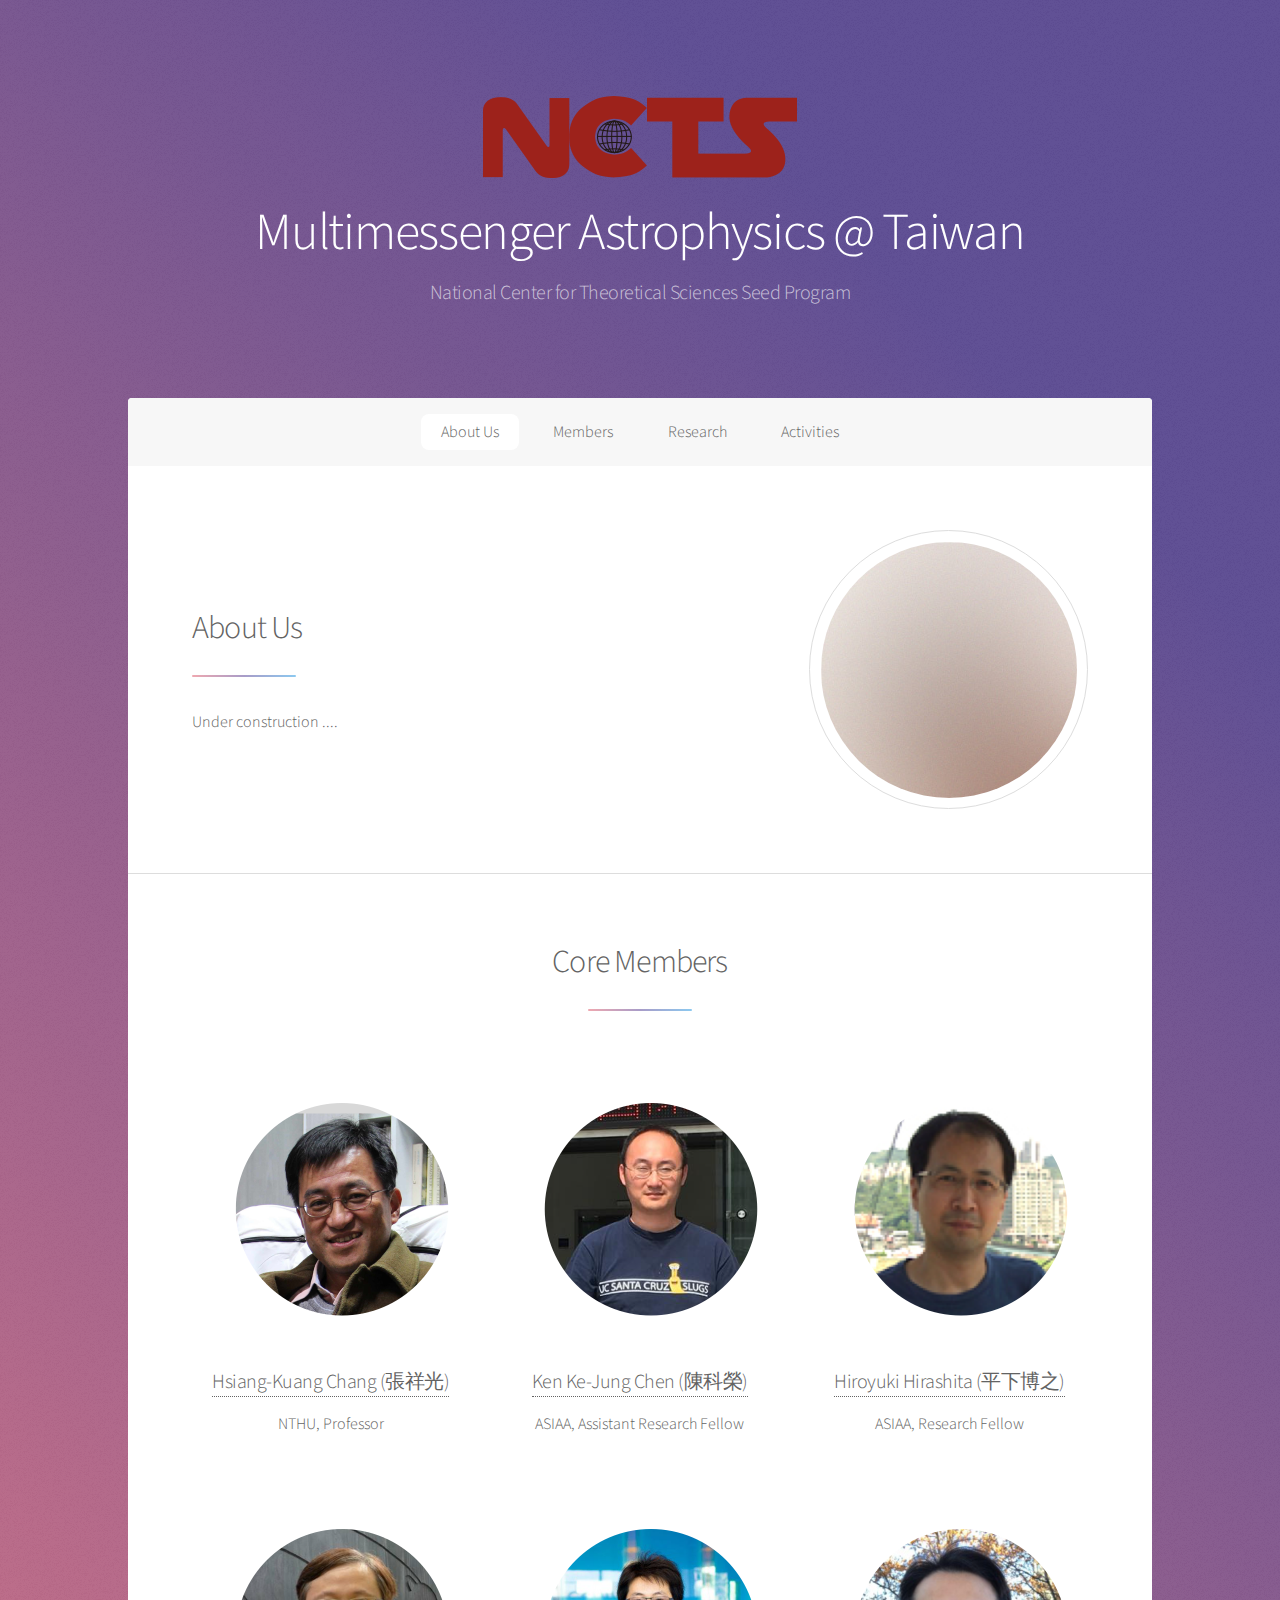
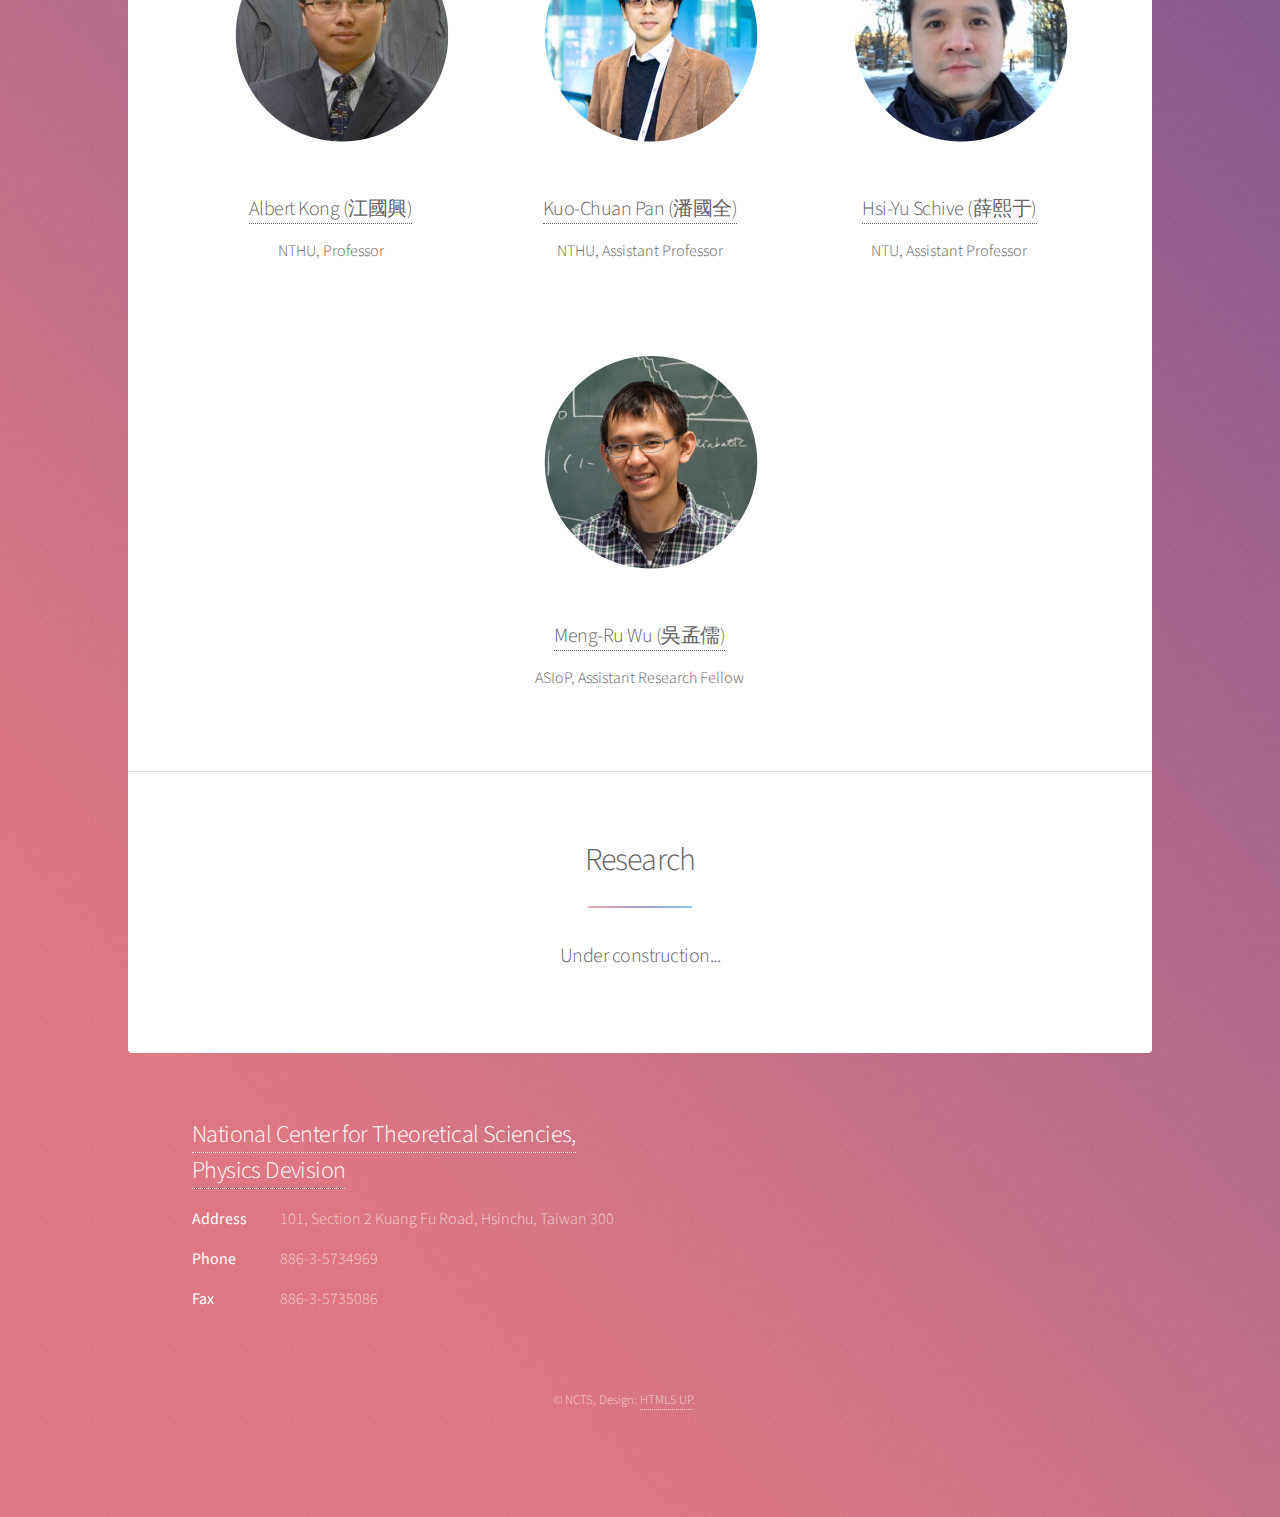
==== commit e509c03a: "update the website and added a mini-workshop event" ====
--- a/index.html
+++ b/index.html
@@ -3,35 +3,58 @@
 	Stellar by HTML5 UP
 	html5up.net | @ajlkn
 	Free for personal and commercial use under the CCA 3.0 license (html5up.net/license)
+
+    Modified by Kuo-Chuan Pan @ NTHU
+
 -->
 <html>
 	<head>
-		<title>Stellar by HTML5 UP</title>
+		<title>Multimessenger Astrophysics</title>
 		<meta charset="utf-8" />
+        <link rel="fav icon" href="./images/pan_favicon.ico" type="image/x-icon"/>
+        <link rel="apple-touch-icon" href="./images/pan-iphone-194.png"/>
 		<meta name="viewport" content="width=device-width, initial-scale=1, user-scalable=no" />
 		<link rel="stylesheet" href="assets/css/main.css" />
 		<noscript><link rel="stylesheet" href="assets/css/noscript.css" /></noscript>
 	</head>
 	<body class="is-preload">
 
+<!--
+              .__   __  .__                                                                 
+  _____  __ __|  |_/  |_|__| _____   ____   ______ ______ ____   ____    ____   ___________ 
+ /     \|  |  \  |\   __\  |/     \_/ __ \ /  ___//  ___// __ \ /    \  / ___\_/ __ \_  __ \
+|  Y Y  \  |  /  |_|  | |  |  Y Y  \  ___/ \___ \ \___ \\  ___/|   |  \/ /_/  >  ___/|  | \/
+|__|_|  /____/|____/__| |__|__|_|  /\___  >____  >____  >\___  >___|  /\___  / \___  >__|   
+      \/                         \/     \/     \/     \/     \/     \//_____/      \/       
+                 __                       .__                 .__                           
+_____    _______/  |________  ____ ______ |  |__ ___.__. _____|__| ____   ______            
+\__  \  /  ___/\   __\_  __ \/  _ \\____ \|  |  <   |  |/  ___/  |/ ___\ /  ___/            
+ / __ \_\___ \  |  |  |  | \(  <_> )  |_> >   Y  \___  |\___ \|  \  \___ \___ \             
+(____  /____  > |__|  |__|   \____/|   __/|___|  / ____/____  >__|\___  >____  >            
+     \/     \/                     |__|        \/\/         \/        \/     \/     
+
+
+2018.12.20 Kuo-Chuan Pan
+-->
+
+
 		<!-- Wrapper -->
 			<div id="wrapper">
 
 				<!-- Header -->
 					<header id="header" class="alt">
-						<span class="logo"><img src="images/logo.svg" alt="" /></span>
-						<h1>Stellar</h1>
-						<p>Just another free, fully responsive site template<br />
-						built by <a href="https://twitter.com/ajlkn">@ajlkn</a> for <a href="https://html5up.net">HTML5 UP</a>.</p>
+                        <span class="logo"><a href="http://phys.cts.nthu.edu.tw/main.php"><img src="images/logo.png" alt="" /></a></span>
+						<h1>Multimessenger Astrophysics @ Taiwan</h1>
+                        <p>National Center for Theoretical Sciences Seed Program </p>
 					</header>
 
 				<!-- Nav -->
 					<nav id="nav">
 						<ul>
-							<li><a href="#intro" class="active">Introduction</a></li>
-							<li><a href="#first">First Section</a></li>
-							<li><a href="#second">Second Section</a></li>
-							<li><a href="#cta">Get Started</a></li>
+							<li><a href="#intro" class="active">About Us</a></li>
+							<li><a href="#first">Members</a></li>
+							<li><a href="#second">Research</a></li>
+							<li><a href="#cta">Activities</a></li>
 						</ul>
 					</nav>
 
@@ -43,14 +66,15 @@
 								<div class="spotlight">
 									<div class="content">
 										<header class="major">
-											<h2>Ipsum sed adipiscing</h2>
+											<h2>About Us</h2>
 										</header>
-										<p>Sed lorem ipsum dolor sit amet nullam consequat feugiat consequat magna
-										adipiscing magna etiam amet veroeros. Lorem ipsum dolor tempus sit cursus.
-										Tempus nisl et nullam lorem ipsum dolor sit amet aliquam.</p>
+                                        <p>Under construction ....</p>
+
+                                        <!--
 										<ul class="actions">
 											<li><a href="generic.html" class="button">Learn More</a></li>
 										</ul>
+                                        -->
 									</div>
 									<span class="image"><img src="images/pic01.jpg" alt="" /></span>
 								</div>
@@ -59,36 +83,54 @@
 						<!-- First Section -->
 							<section id="first" class="main special">
 								<header class="major">
-									<h2>Magna veroeros</h2>
+									<h2>Core Members</h2>
 								</header>
 								<ul class="features">
 									<li>
-										<span class="icon major style1 fa-code"></span>
-										<h3>Ipsum consequat</h3>
-										<p>Sed lorem amet ipsum dolor et amet nullam consequat a feugiat consequat tempus veroeros sed consequat.</p>
-									</li>
-									<li>
-										<span class="icon major style3 fa-copy"></span>
-										<h3>Amed sed feugiat</h3>
-										<p>Sed lorem amet ipsum dolor et amet nullam consequat a feugiat consequat tempus veroeros sed consequat.</p>
-									</li>
-									<li>
-										<span class="icon major style5 fa-diamond"></span>
-										<h3>Dolor nullam</h3>
-										<p>Sed lorem amet ipsum dolor et amet nullam consequat a feugiat consequat tempus veroeros sed consequat.</p>
+                                        <img src="images/member_chang.png" alt="" width="300" />
+                                        <h3><a href="http://www.phys.nthu.edu.tw/~hkchang/">Hsiang-Kuang Chang (張祥光)</a></h3>
+										<p>NTHU, Professor</p>
+									</li>
+									<li>
+                                        <img src="images/member_chen.png" alt="" width="300" />
+                                        <h3><a href="https://sites.google.com/site/chenken1229/home">Ken Ke-Jung Chen (陳科榮)</a></h3>
+										<p>ASIAA, Assistant Research Fellow</p>
+									</li>
+									<li>
+                                        <img src="images/member_hirashita.png" alt="" width="300" />
+                                        <h3><a href="http://idv.sinica.edu.tw/hirashita/">Hiroyuki Hirashita (平下博之)</a></h3>
+										<p>ASIAA, Research Fellow</p>
+									</li>
+									<li>
+                                        <img src="images/member_kong.png" alt="" width="300" />
+                                        <h3><a href="http://www.astr.nthu.edu.tw/files/14-1276-35225,r2556-1.php?Lang=zh-tw">Albert Kong (江國興)</a></h3>
+										<p>NTHU, Professor</p>
+									</li>
+									<li>
+                                        <img src="images/member_pan.png" alt="" width="300" />
+                                        <h3><a href="https://kuochuanpan.github.io">Kuo-Chuan Pan (潘國全)</a></h3>
+										<p>NTHU, Assistant Professor</p>
+									</li>
+									<li>
+                                        <img src="images/member_schive.png" alt="" width="300" />
+                                        <h3><a href="https://www.phys.ntu.edu.tw/member/main1.aspx?mem_id=12205">Hsi-Yu Schive (薛熙于)</a></h3>
+										<p>NTU, Assistant Professor</p>
+									</li>
+									<li>
+                                        <img src="images/member_wu.png" alt="" width="300" />
+                                        <h3><a href="https://sites.google.com/site/mrwup2snnu/">Meng-Ru Wu (吳孟儒)</a></h3>
+										<p>ASIoP, Assistant Research Fellow</p>
 									</li>
 								</ul>
-								<footer class="major">
-									<ul class="actions special">
-										<li><a href="generic.html" class="button">Learn More</a></li>
-									</ul>
-								</footer>
 							</section>
 
 						<!-- Second Section -->
 							<section id="second" class="main special">
 								<header class="major">
-									<h2>Ipsum consequat</h2>
+									<h2>Research</h2>
+
+                                    <p>Under construction... </p>
+                                    <!--
 									<p>Donec imperdiet consequat consequat. Suspendisse feugiat congue<br />
 									posuere. Nulla massa urna, fermentum eget quam aliquet.</p>
 								</header>
@@ -113,28 +155,86 @@
 										<span class="icon fa-diamond"></span>
 										<strong>1,024</strong> Nullam
 									</li>
-								</ul>
-								<p class="content">Nam elementum nisl et mi a commodo porttitor. Morbi sit amet nisl eu arcu faucibus hendrerit vel a risus. Nam a orci mi, elementum ac arcu sit amet, fermentum pellentesque et purus. Integer maximus varius lorem, sed convallis diam accumsan sed. Etiam porttitor placerat sapien, sed eleifend a enim pulvinar faucibus semper quis ut arcu. Ut non nisl a mollis est efficitur vestibulum. Integer eget purus nec nulla mattis et accumsan ut magna libero. Morbi auctor iaculis porttitor. Sed ut magna ac risus et hendrerit scelerisque. Praesent eleifend lacus in lectus aliquam porta. Cras eu ornare dui curabitur lacinia.</p>
-								<footer class="major">
-									<ul class="actions special">
-										<li><a href="generic.html" class="button">Learn More</a></li>
-									</ul>
-								</footer>
-							</section>
-
-						<!-- Get Started -->
-							<section id="cta" class="main special">
-								<header class="major">
-									<h2>Congue imperdiet</h2>
-									<p>Donec imperdiet consequat consequat. Suspendisse feugiat congue<br />
-									posuere. Nulla massa urna, fermentum eget quam aliquet.</p>
-								</header>
-								<footer class="major">
-									<ul class="actions special">
-										<li><a href="generic.html" class="button primary">Get Started</a></li>
-										<li><a href="generic.html" class="button">Learn More</a></li>
-									</ul>
-								</footer>
+
+                                </ul>
+
+                                    <p class="content">
+                                    <h3><strong>Kilonovae and Neutron Star Mergers</strong></h3>
+
+                                    <p><span class="image left"><img src="images/img_ccsn_3d.png" alt="" /></span> 
+                                    XXXXX<br>
+                                    <br>
+                                    <br>
+                                    <br>
+                                    <br>
+                                    <br>
+                                    <br>
+                                    <br>
+                                    <br>
+                                    <br>
+                                    </p>
+
+                                    <hr />
+
+                                    <p class="content">
+                                    <h3><strong>Gravitational Wave and Neutrino Signals from Core-Collapse Supernovae</strong></h3>
+
+                                    <p><span class="image right"><img src="images/img_ccsn_3d.png" alt="" /></span> 
+                                    Massive stars in the range of 8 - 140 solar mass undergo core collapse at the very end of 
+                                    their stellar evolution, producing among the most energetic explosions in the Universe, 
+                                    naming core-collapse supernovae (CCSNe). CCSNe are also the birthplaces of neutron stars, 
+                                    stellar-mass black holes, and heavy elements. Traditional electromagnetism (EM) 
+                                    wave observations of CCSNe could only detect emission after shock breakout which is about 
+                                    a day after core bonus. The physics at core bounce can be only tested by future gravitational 
+                                    wave (GW) and neutrino observations since the stellar envelope is transparent for GW and neutrinos. 
+                                    <p><span class="image left"><img src="images/img_gw.png" alt="" /></span> 
+                                    We investigate the CCSN explosion mechanism and predict GW and neutrino signals via self-consistent 
+                                    multi-dimensional neutrino radiation-hydrodynamics simulations. 
+                                    We will also examine the role neutrino flavor oscillations in supernova environment, 
+                                    including the shock revival and heavy element nucleosynthesis. 
+                                    Our study will provide theoretical constraints on the neutron star equation of state 
+                                    and close the research gap between EM wave observations and supernova physics after core bounce.<br>
+
+                                    <p><dt>Members related to this topic:</dt> 
+                                    <dd>Hsiang-Kuang Chang, Ken Chen, Manu George, Albert Kong, Kuo-Chuan Pan, and Meng-Ru Wu</dd></p>
+
+                                    <hr />
+
+                                    <p class="content">
+                                    <h3><strong>Cosmological Structure Formation</strong></h3>
+
+                                    <p><span class="image left"><img src="images/img_ccsn_3d.png" alt="" /></span> 
+                                    XXXXX<br>
+                                    <br>
+                                    <br>
+                                    <br>
+                                    <br>
+                                    <br>
+                                    <br>
+                                    <br>
+                                    <br>
+                                    <br>
+
+                                    <hr />
+
+                                    <p class="content">
+                                    <h3><strong>Astrophysical Code Developments</strong></h3>
+
+                                    <p><span class="image right"><img src="images/img_ccsn_3d.png" alt="" /></span> 
+                                    XXXXX<br>
+                                    <br>
+                                    <br>
+                                    <br>
+                                    <br>
+                                    <br>
+                                    <br>
+                                    <br>
+                                    <br>
+                                    <br>
+                                    </p>
+
+                                    -->
+
 							</section>
 
 					</div>
@@ -142,22 +242,16 @@
 				<!-- Footer -->
 					<footer id="footer">
 						<section>
-							<h2>Aliquam sed mauris</h2>
-							<p>Sed lorem ipsum dolor sit amet et nullam consequat feugiat consequat magna adipiscing tempus etiam dolore veroeros. eget dapibus mauris. Cras aliquet, nisl ut viverra sollicitudin, ligula erat egestas velit, vitae tincidunt odio.</p>
-							<ul class="actions">
-								<li><a href="generic.html" class="button">Learn More</a></li>
-							</ul>
-						</section>
-						<section>
-							<h2>Etiam feugiat</h2>
+                            <h2><a href="http://phys.cts.nthu.edu.tw/page2/super_pages.php?ID=page207">National Center for Theoretical Sciencies, Physics Devision</a></h2>
 							<dl class="alt">
 								<dt>Address</dt>
-								<dd>1234 Somewhere Road &bull; Nashville, TN 00000 &bull; USA</dd>
+								<dd>101, Section 2 Kuang Fu Road, Hsinchu, Taiwan 300</dd>
 								<dt>Phone</dt>
-								<dd>(000) 000-0000 x 0000</dd>
-								<dt>Email</dt>
-								<dd><a href="#">information@untitled.tld</a></dd>
+								<dd>886-3-5734969</dd>
+								<dt>Fax</dt>
+								<dd>886-3-5735086</dd>
 							</dl>
+                            <!--
 							<ul class="icons">
 								<li><a href="#" class="icon fa-twitter alt"><span class="label">Twitter</span></a></li>
 								<li><a href="#" class="icon fa-facebook alt"><span class="label">Facebook</span></a></li>
@@ -165,8 +259,9 @@
 								<li><a href="#" class="icon fa-github alt"><span class="label">GitHub</span></a></li>
 								<li><a href="#" class="icon fa-dribbble alt"><span class="label">Dribbble</span></a></li>
 							</ul>
+                            -->
 						</section>
-						<p class="copyright">&copy; Untitled. Design: <a href="https://html5up.net">HTML5 UP</a>.</p>
+						<p class="copyright">&copy; NCTS, Design: <a href="https://html5up.net">HTML5 UP</a>.</p>
 					</footer>
 
 			</div>
@@ -181,4 +276,4 @@
 			<script src="assets/js/main.js"></script>
 
 	</body>
-</html>+</html>
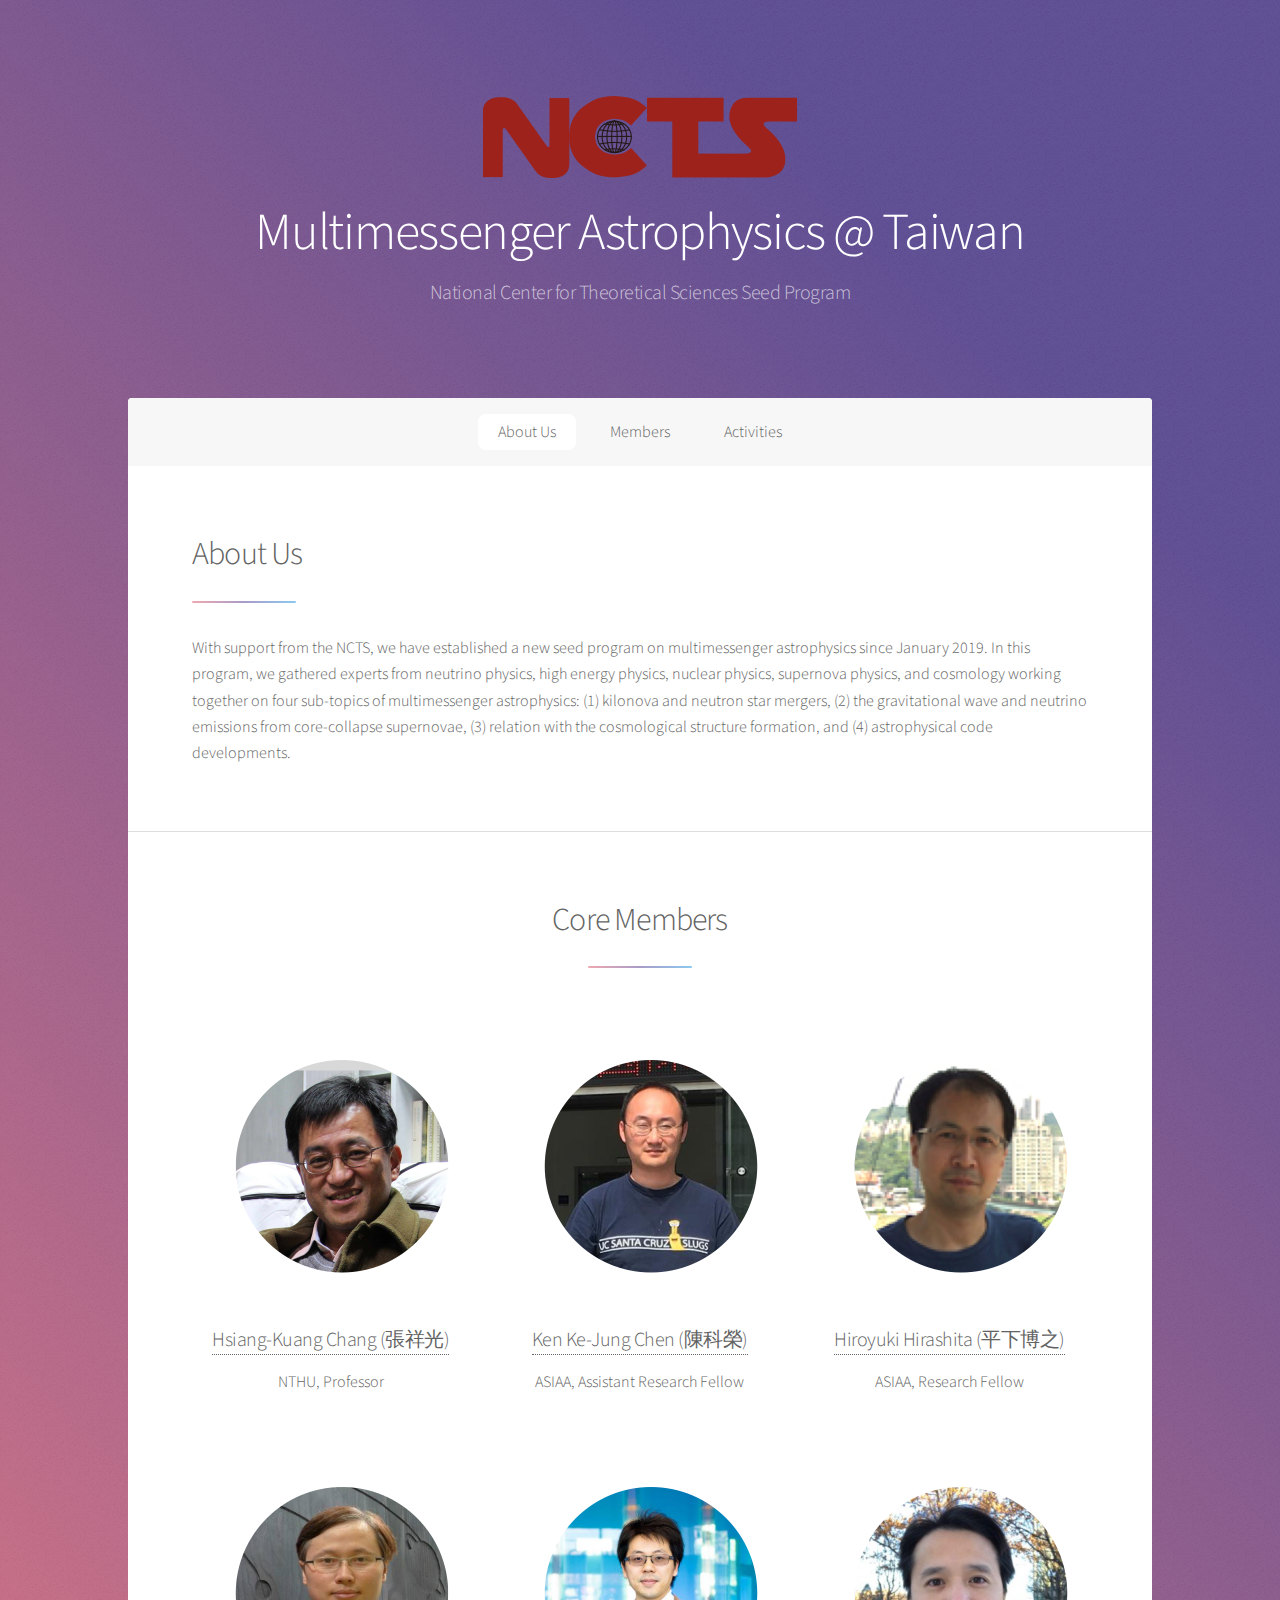
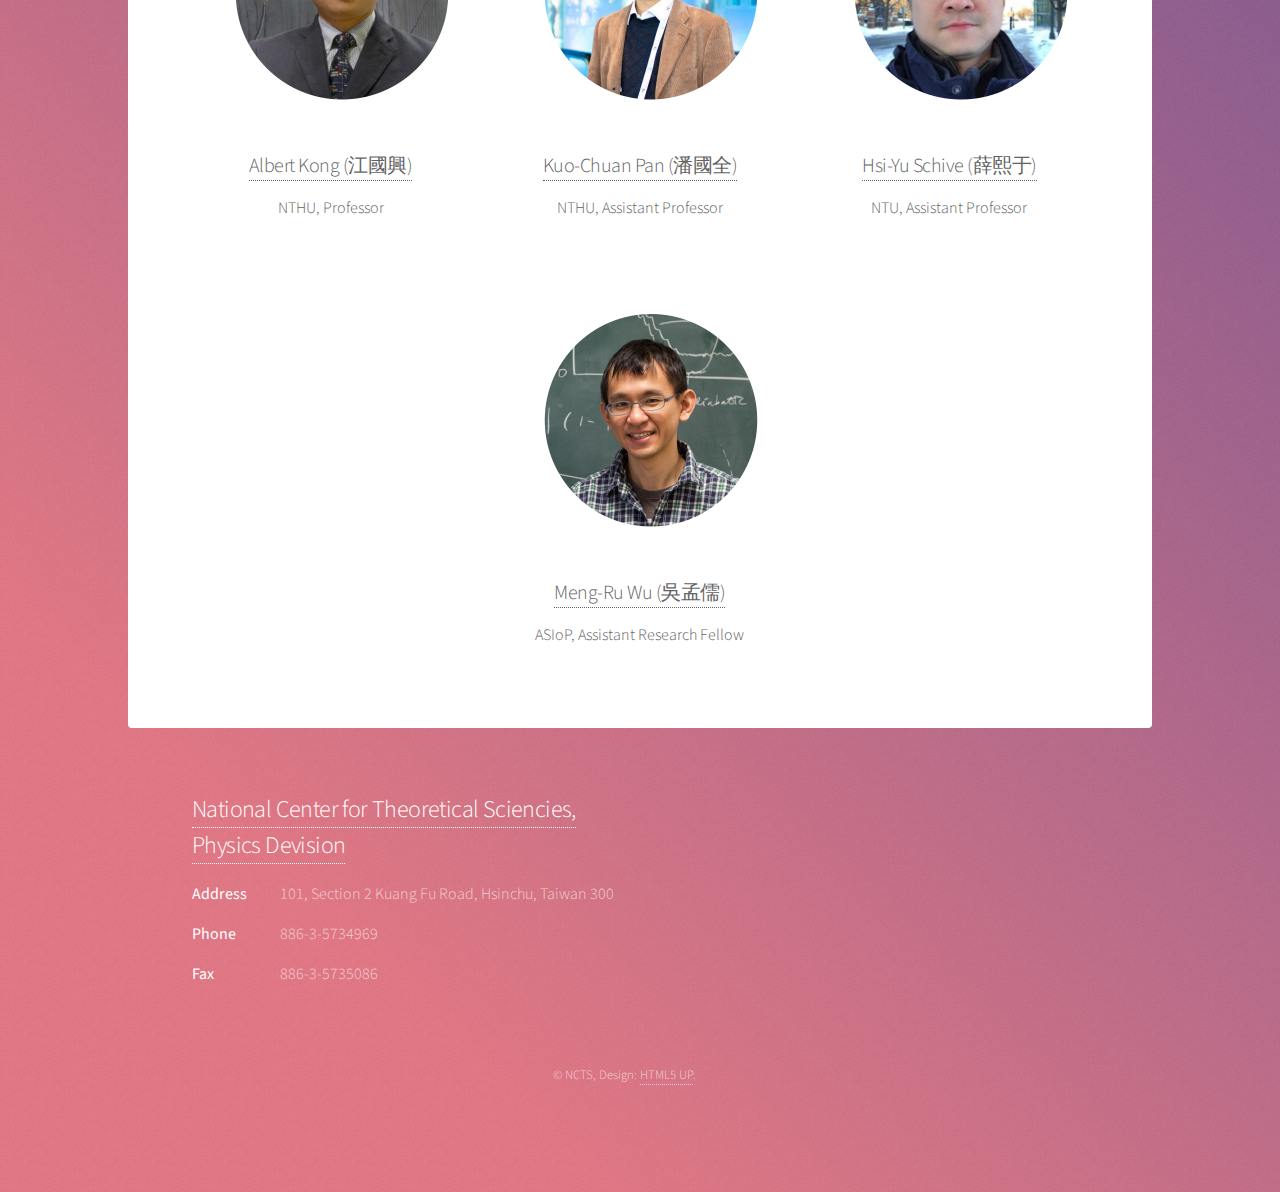
==== commit f385518d: "updated mma website" ====
--- a/index.html
+++ b/index.html
@@ -51,10 +51,10 @@
 				<!-- Nav -->
 					<nav id="nav">
 						<ul>
-							<li><a href="#intro" class="active">About Us</a></li>
-							<li><a href="#first">Members</a></li>
-							<li><a href="#second">Research</a></li>
-							<li><a href="#cta">Activities</a></li>
+                            <li><a href="#intro" class="active">About Us</a></li>
+							<li><a href="#members">Members</a></li>
+                            <!--<li><a href="#research">Research</a></li>-->
+							<li><a href="activities.html#act">Activities</a></li>
 						</ul>
 					</nav>
 
@@ -68,20 +68,18 @@
 										<header class="major">
 											<h2>About Us</h2>
 										</header>
-                                        <p>Under construction ....</p>
+                                        <p>With support from the NCTS, we have established a new seed program on multimessenger astrophysics since January 2019. In this program, we gathered experts from neutrino physics, high energy physics, nuclear physics, supernova physics, and cosmology working together on four sub-topics of multimessenger astrophysics: (1) kilonova and neutron star mergers, (2) the gravitational wave and neutrino emissions from core-collapse supernovae, (3) relation with the cosmological structure formation, and (4) astrophysical code developments.</p>
 
                                         <!--
 										<ul class="actions">
 											<li><a href="generic.html" class="button">Learn More</a></li>
-										</ul>
-                                        -->
+                                        </ul> -->
 									</div>
-									<span class="image"><img src="images/pic01.jpg" alt="" /></span>
+                                    <!--<span class="image"><img src="images/pic01.jpg" alt="" /></span> -->
 								</div>
 							</section>
-
 						<!-- First Section -->
-							<section id="first" class="main special">
+							<section id="members" class="main special">
 								<header class="major">
 									<h2>Core Members</h2>
 								</header>
@@ -125,12 +123,12 @@
 							</section>
 
 						<!-- Second Section -->
-							<section id="second" class="main special">
+                        <!--
+							<section id="research" class="main special">
 								<header class="major">
 									<h2>Research</h2>
 
                                     <p>Under construction... </p>
-                                    <!--
 									<p>Donec imperdiet consequat consequat. Suspendisse feugiat congue<br />
 									posuere. Nulla massa urna, fermentum eget quam aliquet.</p>
 								</header>
@@ -233,9 +231,9 @@
                                     <br>
                                     </p>
 
-                                    -->
 
 							</section>
+                            -->
 
 					</div>
 
